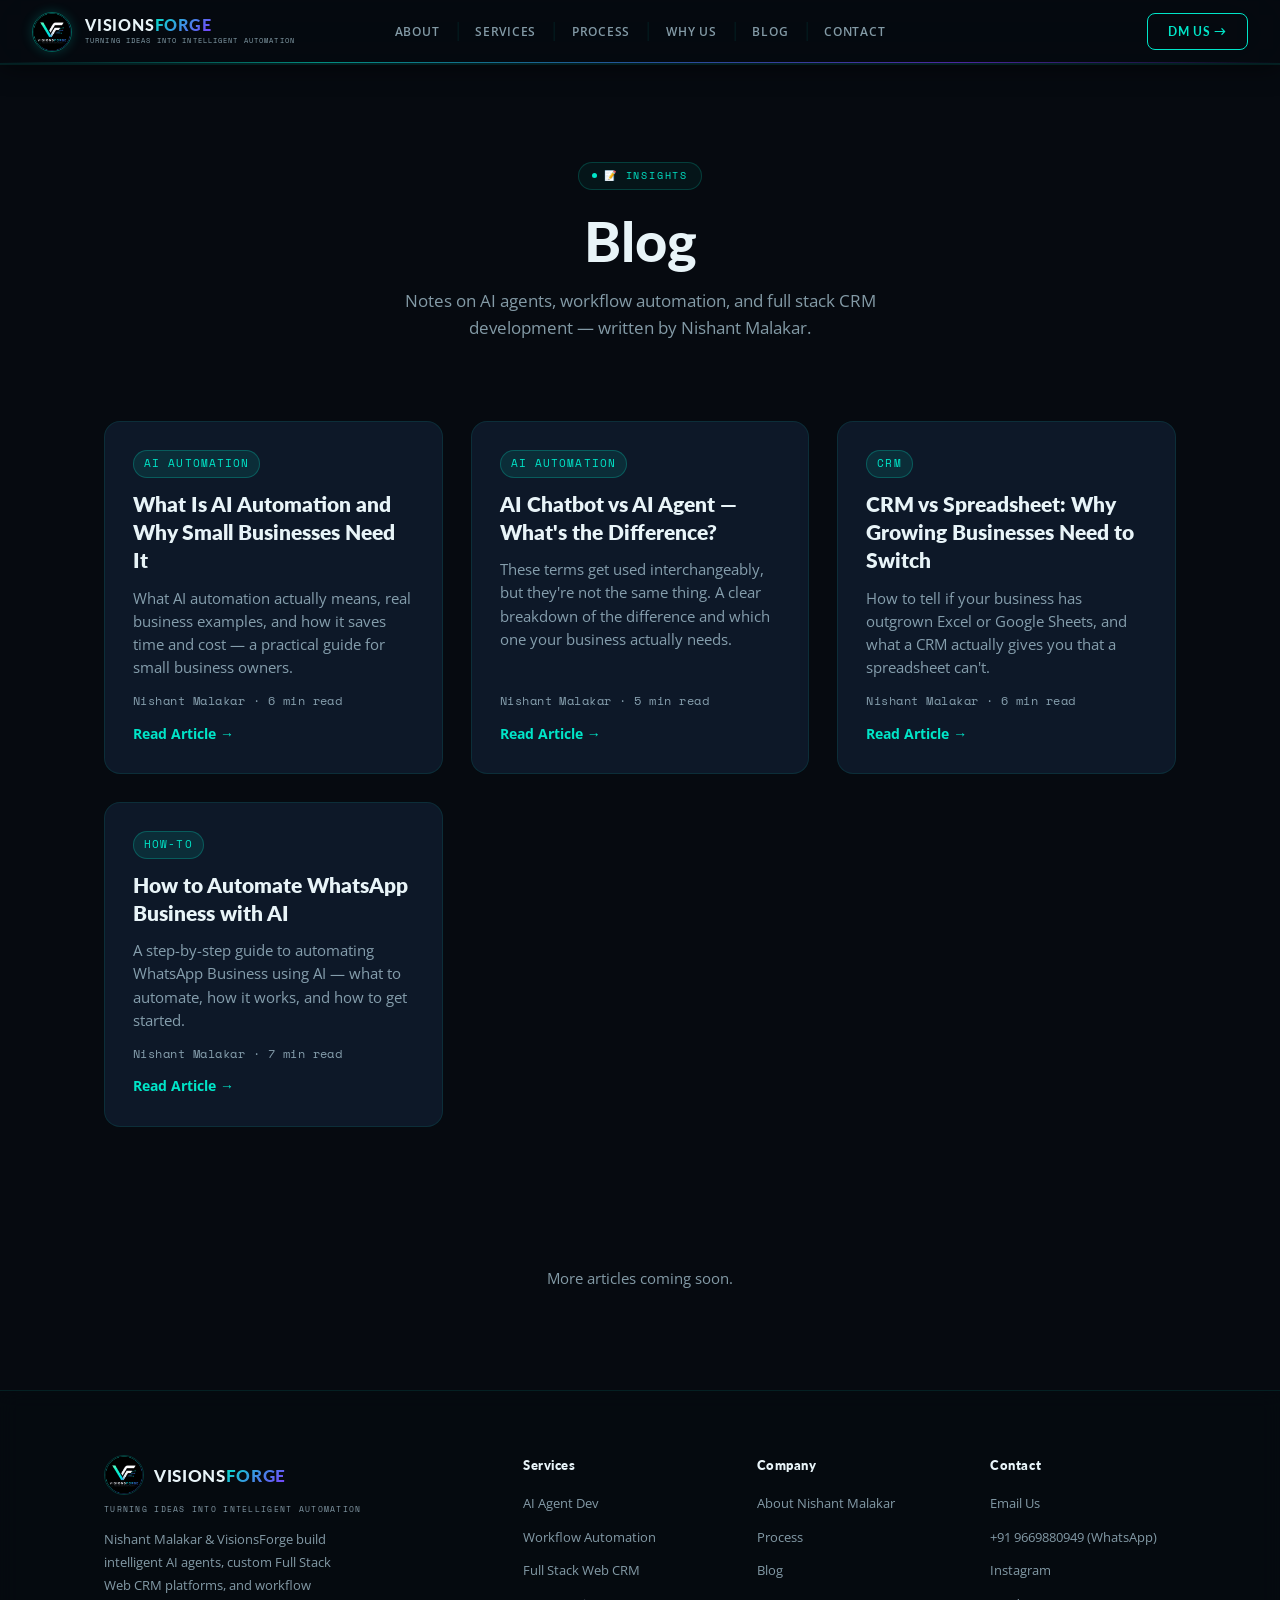
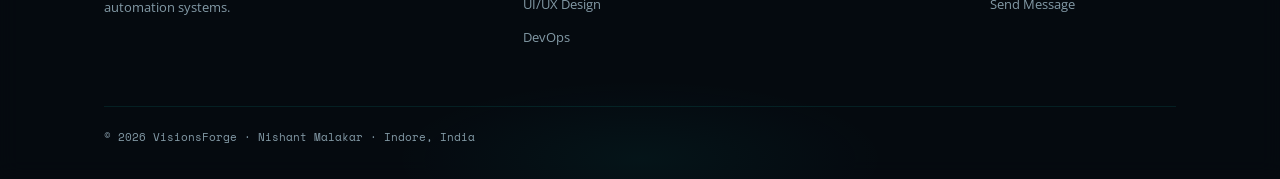
==== blog/index.html @ ebd016ed "Add files via upload" ====
<!doctype html>
<html lang="en" data-theme="dark">
  <head>
    <meta charset="UTF-8" />
    <meta name="color-scheme" content="dark" />
    <meta name="viewport" content="width=device-width, initial-scale=1.0" />
    <title>Blog | VisionsForge — AI Automation & Full Stack Web CRM Insights</title>
    <meta
      name="description"
      content="Articles on AI agent development, workflow automation, and full stack CRM development by Nishant Malakar, VisionsForge."
    />
    <meta name="robots" content="index, follow" />
    <link rel="canonical" href="https://www.visionsforge.in/blog/" />
    <link rel="icon" href="../logo.png" type="image/png" />
    <link rel="apple-touch-icon" href="../logo.png" />

    <meta property="og:type" content="website" />
    <meta property="og:title" content="Blog | VisionsForge — AI Automation & Full Stack Web CRM Insights" />
    <meta
      property="og:description"
      content="Articles on AI agent development, workflow automation, and full stack CRM development by Nishant Malakar, VisionsForge."
    />
    <meta property="og:url" content="https://www.visionsforge.in/blog/" />
    <meta property="og:image" content="https://www.visionsforge.in/logo.png" />
    <meta name="twitter:card" content="summary_large_image" />
    <meta name="twitter:title" content="Blog | VisionsForge" />
    <meta
      name="twitter:description"
      content="Articles on AI agent development, workflow automation, and full stack CRM development."
    />

    <link rel="preconnect" href="https://fonts.googleapis.com" />
    <link rel="preconnect" href="https://fonts.gstatic.com" crossorigin />
    <link
      href="https://fonts.googleapis.com/css2?family=Lato:wght@700;800;900&family=Open+Sans:wght@400;600;700&family=Space+Mono:wght@400;700&display=swap"
      rel="stylesheet"
    />

    <style>
      html,
      body {
        background: #060a10;
      }
    </style>
    <link rel="stylesheet" href="../css/style.min.css" />
    <link rel="stylesheet" href="../css/blog.min.css" />
  </head>
  <body class="loaded">
    <nav id="nav">
      <a href="../index.html" class="nav-left"
        ><div class="nav-logo-img">
          <img
            src="../logo.png"
            alt="Nishant Malakar - VisionsForge AI Automation & Full Stack Web CRM"
            width="40"
            height="40"
            loading="eager"
            decoding="async"
          />
        </div>
        <div>
          <div class="nav-bn">
            <span class="nv">VISIONS</span><span class="nf">FORGE</span>
          </div>
          <div class="nav-bt">Turning Ideas Into Intelligent Automation</div>
        </div></a
      >
      <div class="nav-links">
        <a href="../index.html#about">About</a
        ><a href="../index.html#services">Services</a
        ><a href="../index.html#process">Process</a
        ><a href="../index.html#why">Why Us</a><a href="./" class="active">Blog</a
        ><a href="../index.html#contact">Contact</a>
      </div>
      <div class="nav-actions">
        <a href="../index.html#contact" class="nav-cta"><span>DM Us →</span></a
        ><button class="hbg" id="hbg" aria-label="Toggle Navigation Menu" aria-expanded="false">
          <span></span><span></span><span></span>
        </button>
      </div>
    </nav>
    <div class="mm" id="mm">
      <a href="../index.html#about" class="ml">About</a
      ><a href="../index.html#services" class="ml">Services</a
      ><a href="../index.html#process" class="ml">Process</a
      ><a href="../index.html#why" class="ml">Why Us</a
      ><a href="./" class="ml">Blog</a
      ><a href="../index.html#contact" class="ml">Contact</a>
    </div>

    <section class="blog-hero">
      <div class="con">
        <span class="stag">📝 INSIGHTS</span>
        <h1>Blog</h1>
        <p>
          Notes on AI agents, workflow automation, and full stack CRM
          development — written by Nishant Malakar.
        </p>
      </div>
    </section>

    <section>
      <div class="con">
        <div class="blog-grid">
          <a
            href="ai-automation-guide-for-small-business.html"
            class="blog-card"
          >
            <span class="bc-tag">AI Automation</span>
            <h2>
              What Is AI Automation and Why Small Businesses Need It
            </h2>
            <p>
              What AI automation actually means, real business examples,
              and how it saves time and cost — a practical guide for small
              business owners.
            </p>
            <span class="bc-meta">Nishant Malakar · 6 min read</span>
            <span class="bc-read">Read Article →</span>
          </a>
          <a href="ai-chatbot-vs-ai-agent.html" class="blog-card">
            <span class="bc-tag">AI Automation</span>
            <h2>AI Chatbot vs AI Agent — What's the Difference?</h2>
            <p>
              These terms get used interchangeably, but they're not the
              same thing. A clear breakdown of the difference and which
              one your business actually needs.
            </p>
            <span class="bc-meta">Nishant Malakar · 5 min read</span>
            <span class="bc-read">Read Article →</span>
          </a>
          <a href="crm-vs-spreadsheet.html" class="blog-card">
            <span class="bc-tag">CRM</span>
            <h2>CRM vs Spreadsheet: Why Growing Businesses Need to Switch</h2>
            <p>
              How to tell if your business has outgrown Excel or Google
              Sheets, and what a CRM actually gives you that a spreadsheet
              can't.
            </p>
            <span class="bc-meta">Nishant Malakar · 6 min read</span>
            <span class="bc-read">Read Article →</span>
          </a>
          <a href="automate-whatsapp-business-with-ai.html" class="blog-card">
            <span class="bc-tag">How-To</span>
            <h2>How to Automate WhatsApp Business with AI</h2>
            <p>
              A step-by-step guide to automating WhatsApp Business using
              AI — what to automate, how it works, and how to get started.
            </p>
            <span class="bc-meta">Nishant Malakar · 7 min read</span>
            <span class="bc-read">Read Article →</span>
          </a>
          <!-- NEW POSTS: PASTE ABOVE THIS LINE -->
        </div>
        <p class="blog-soon">More articles coming soon.</p>
      </div>
    </section>

    <footer>
      <div class="fg-glow"></div>
      <div class="con">
        <div class="fig">
          <div>
            <div class="fbr">
              <img
                src="../logo.png"
                alt="Nishant Malakar - VisionsForge"
                width="40"
                height="40"
                loading="lazy"
                decoding="async"
              />
              <div>
                <div class="fbn">
                  <span class="nv">VISIONS</span><span class="nf">FORGE</span>
                </div>
              </div>
            </div>
            <div class="fbt">Turning Ideas Into Intelligent Automation</div>
            <p class="fd">
              Nishant Malakar &amp; VisionsForge build intelligent AI agents,
              custom Full Stack Web CRM platforms, and workflow automation
              systems.
            </p>
          </div>
          <div class="fcol">
            <h4>Services</h4>
            <ul>
              <li><a href="../index.html#services">AI Agent Dev</a></li>
              <li><a href="../index.html#services">Workflow Automation</a></li>
              <li><a href="../index.html#services">Full Stack Web CRM</a></li>
              <li><a href="../index.html#services">UI/UX Design</a></li>
              <li><a href="../index.html#services">DevOps</a></li>
            </ul>
          </div>
          <div class="fcol">
            <h4>Company</h4>
            <ul>
              <li><a href="../index.html#about">About Nishant Malakar</a></li>
              <li><a href="../index.html#process">Process</a></li>
              <li><a href="./">Blog</a></li>
            </ul>
          </div>
          <div class="fcol">
            <h4>Contact</h4>
            <ul>
              <li><a href="mailto:contact@visionsforge.in">Email Us</a></li>
              <li>
                <a
                  href="https://wa.me/919669880949"
                  target="_blank"
                  rel="noopener noreferrer"
                  >+91 9669880949 (WhatsApp)</a
                >
              </li>
              <li>
                <a
                  href="https://www.instagram.com/visionsforge.io/"
                  target="_blank"
                  rel="noopener noreferrer"
                  >Instagram</a
                >
              </li>
              <li><a href="../index.html#contact">Send Message</a></li>
            </ul>
          </div>
        </div>
        <div class="fbot">
          <span>© 2026 VisionsForge · Nishant Malakar · Indore, India</span>
        </div>
      </div>
    </footer>

    <script src="../js/navigation.js" defer></script>
  </body>
</html>
---- css/style.min.css ----
:root{--c1:#00e5c8;--c2:#3b82f6;--c3:#7c3aff;--grad:linear-gradient(135deg,var(--c1),var(--c3));--grad2:linear-gradient(90deg,var(--c1),var(--c2),var(--c3));--fh:"Lato",sans-serif;--fb:"Open Sans",sans-serif;--fm:"Space Mono",monospace}[data-theme="dark"]{--bg:#060a10;--bg2:#0a1220;--card:#0d1828;--card2:#111e30;--border:rgba(0,229,200,0.1);--border2:rgba(0,229,200,0.22);--text:#e8f4f8;--muted:rgba(180,210,225,0.72);--muted2:rgba(180,210,225,0.32);--nav-bg:rgba(6,10,16,0.82);--shadow:rgba(0,0,0,0.5);--glass:rgba(255,255,255,0.03);--glass2:rgba(255,255,255,0.06)}[data-theme="light"]{--bg:#eef4ff;--bg2:#e0ebf9;--card:#ffffff;--card2:#f4f8ff;--border:rgba(59,130,246,0.18);--border2:rgba(59,130,246,0.3);--text:#0d1828;--muted:rgba(13,24,40,0.6);--muted2:rgba(13,24,40,0.38);--nav-bg:rgba(238,244,255,0.9);--shadow:rgba(59,130,246,0.1);--glass:rgba(255,255,255,0.6);--glass2:rgba(255,255,255,0.85)}*,*::before,*::after{box-sizing:border-box;margin:0;padding:0}html{scroll-behavior:auto}body{background:var(--bg);color:var(--text);font-family:var(--fb);font-size:16px;line-height:1.6;overflow-x:hidden;transition:background 0.4s,color 0.3s;content-visibility:auto}body.loaded #loader{opacity:0;pointer-events:none;transition:opacity 0.15s ease}::selection{background:rgba(0,229,200,0.25);color:#fff}::-webkit-scrollbar{width:3px}::-webkit-scrollbar-track{background:var(--bg)}::-webkit-scrollbar-thumb{background:var(--c1);border-radius:2px}#loader{position:fixed;inset:0;z-index:9997;background:var(--bg);display:flex;flex-direction:column;align-items:center;justify-content:center;gap:20px}.ld-logo{width:88px;height:88px;border-radius:50%;object-fit:cover;border:2px solid var(--c1);box-shadow:0 0 28px rgba(0,229,200,0.4);animation:glow 2s ease-in-out infinite}.ld-name{font-family:var(--fh);font-weight:900;font-size:28px;letter-spacing:0.03em;text-align:center}.ld-name b{color:#fff}.ld-name span{background:var(--grad);-webkit-background-clip:text;-webkit-text-fill-color:transparent}.ld-tag{font-family:var(--fm);font-size:9px;letter-spacing:0.18em;color:var(--muted);text-transform:uppercase;text-align:center}.ld-bw{width:200px;height:2px;background:rgba(255,255,255,0.07);border-radius:2px;overflow:hidden}.ld-b{height:100%;width:0%;background:var(--grad2);border-radius:2px}.ld-p{font-family:var(--fm);font-size:11px;color:var(--muted);letter-spacing:0.1em}@keyframes glow{0%,100%{box-shadow:0 0 14px rgba(0,229,200,0.25)}50%{box-shadow:0 0 38px rgba(0,229,200,0.6),0 0 0 6px rgba(0,229,200,0.07)}}@keyframes blink{0%,100%{opacity:1}50%{opacity:0.2}}@keyframes float{0%,100%{transform:translateY(0)}50%{transform:translateY(-10px)}}@keyframes spin{to{transform:translate(-50%,-50%) rotate(360deg)}}@keyframes mq{to{transform:translateX(-50%)}}@keyframes circuit{0%{stroke-dashoffset:300}100%{stroke-dashoffset:0}}@keyframes ping{0%{transform:scale(1);opacity:0.7}100%{transform:scale(2.4);opacity:0}}@keyframes fadeUp{from{opacity:0;transform:translateY(16px)}to{opacity:1;transform:none}}@keyframes popIn{from{transform:scale(0.88) translateY(12px);opacity:0}to{transform:scale(1) translateY(0);opacity:1}}#bg-canvas{position:fixed;inset:0;z-index:0;pointer-events:none}#nav{position:fixed;top:0;left:0;right:0;z-index:200;display:flex;align-items:center;justify-content:space-between;padding:0 32px;height:64px;background:var(--nav-bg);backdrop-filter:blur(32px);-webkit-backdrop-filter:blur(32px);border-bottom:1px solid var(--border);box-shadow:0 1px 0 var(--border),0 4px 24px var(--shadow);transition:background 0.4s,box-shadow 0.3s}#nav::after{content:"";position:absolute;bottom:0;left:0;right:0;height:1px;background:linear-gradient( 90deg,transparent,var(--c1),var(--c2),var(--c3),transparent );opacity:0.6}#nav.scrolled{box-shadow:0 2px 32px var(--shadow),0 0 0 1px var(--border2)}.nav-left{display:flex;align-items:center;gap:13px;text-decoration:none;flex-shrink:0}.nav-logo-img{width:40px;height:40px;border-radius:50%;overflow:hidden;border:1.5px solid rgba(0,229,200,0.4);flex-shrink:0;box-shadow:0 0 12px rgba(0,229,200,0.2);transition:box-shadow 0.3s,border-color 0.3s}.nav-logo-img:hover{border-color:var(--c1);box-shadow:0 0 22px rgba(0,229,200,0.45)}.nav-logo-img img{width:100%;height:100%;object-fit:cover}.nav-bn{font-family:var(--fh);font-weight:900;font-size:16px;letter-spacing:0.05em;line-height:1;text-transform:uppercase}.nav-bn .nv{color:var(--text)}.nav-bn .nf{background:var(--grad);-webkit-background-clip:text;-webkit-text-fill-color:transparent}.nav-bt{font-family:var(--fm);font-size:7px;letter-spacing:0.16em;color:var(--muted);text-transform:uppercase;margin-top:2px}.nav-links{display:flex;align-items:center;gap:0;position:absolute;left:50%;transform:translateX(-50%)}.nav-links a{font-family:var(--fb);font-size:12px;font-weight:600;letter-spacing:0.06em;color:var(--muted);text-decoration:none;padding:6px 18px;position:relative;text-transform:uppercase;transition:color 0.2s;white-space:nowrap}.nav-links a::after{content:"";position:absolute;bottom:-2px;left:18px;right:18px;height:1.5px;background:var(--grad);transform:scaleX(0);transform-origin:center;transition:transform 0.25s ease;border-radius:2px}.nav-links a:hover{color:var(--c1)}.nav-links a:hover::after{transform:scaleX(1)}.nav-links a+a::before{content:"";position:absolute;left:0;top:20%;bottom:20%;width:1px;background:var(--border)}.nav-actions{display:flex;align-items:center;gap:10px;flex-shrink:0}.nav-cta{padding:8px 20px;border-radius:8px;font-family:var(--fh);font-size:12px;font-weight:700;letter-spacing:0.06em;text-transform:uppercase;background:transparent;border:1.5px solid var(--c1);color:var(--c1);text-decoration:none;cursor:pointer;position:relative;overflow:hidden;transition:color 0.25s,box-shadow 0.25s;white-space:nowrap}.nav-cta::before{content:"";position:absolute;inset:0;background:var(--grad);opacity:0;transition:opacity 0.25s}.nav-cta:hover{color:#fff;box-shadow:0 0 18px rgba(0,229,200,0.3)}.nav-cta:hover::before{opacity:1}.nav-cta span{position:relative;z-index:1}.hbg{display:none;flex-direction:column;gap:5px;cursor:pointer;background:none;border:none;padding:4px}.hbg span{display:block;width:22px;height:1.5px;background:var(--text);border-radius:2px;transition:all 0.3s}.hbg.active span:nth-child(1){transform:translateY(6.5px) rotate(45deg)}.hbg.active span:nth-child(2){opacity:0}.hbg.active span:nth-child(3){transform:translateY(-6.5px) rotate(-45deg)}.mm{display:flex;position:fixed;top:72px;right:10px;left:auto;width:min(260px,calc(100vw - 20px));height:auto;padding:18px;z-index:190;background:rgba(6,10,16,0.97);backdrop-filter:blur(24px);-webkit-backdrop-filter:blur(24px);border:1px solid rgba(0,229,200,0.22);border-radius:16px;flex-direction:column;align-items:stretch;justify-content:flex-start;gap:6px;opacity:0;visibility:hidden;pointer-events:none;transform:translateY(-10px) scale(0.97);transform-origin:top right;transition:opacity 0.25s ease,transform 0.25s ease,visibility 0.25s ease;box-shadow:0 20px 50px rgba(0,0,0,0.45),0 0 0 1px rgba(0,229,200,0.05)}.mm.open{opacity:1;visibility:visible;pointer-events:auto;transform:translateY(0) scale(1)}.mm a{width:100%;padding:12px 14px;font-family:var(--fh);font-size:15px;font-weight:800;letter-spacing:0.04em;text-transform:uppercase;color:var(--muted);text-decoration:none;border-radius:9px;transition:color 0.2s ease,background 0.2s ease,transform 0.2s ease}.mm a:hover{color:var(--c1);background:rgba(0,229,200,0.07);transform:translateX(3px)}section{position:relative;z-index:10;scroll-margin-top:84px}.con{max-width:1160px;margin:0 auto;padding:0 44px}.stag{display:inline-flex;align-items:center;gap:7px;font-family:var(--fm);font-size:10px;letter-spacing:0.18em;text-transform:uppercase;color:var(--c1);margin-bottom:16px;padding:5px 13px;border-radius:100px;border:1px solid rgba(0,229,200,0.2);background:rgba(0,229,200,0.05)}.stag::before{content:"";width:5px;height:5px;border-radius:50%;background:var(--c1);animation:blink 1.5s infinite}h2.st{font-family:var(--fh);font-size:clamp(30px,5vw,54px);font-weight:900;line-height:1.08;letter-spacing:-0.02em;margin-bottom:16px}.gr{background:var(--grad);-webkit-background-clip:text;-webkit-text-fill-color:transparent}p.ss{font-size:16px;color:var(--muted);max-width:540px;line-height:1.8;font-weight:400}#hero{min-height:100vh;display:flex;align-items:center;padding:108px 0 56px;overflow:hidden;position:relative}.hbg-svg{position:absolute;inset:0;pointer-events:none;opacity:0.065;z-index:1}.h-in{display:grid;grid-template-columns:1fr 1fr;gap:72px;align-items:center;width:100%}.h-chips{display:flex;gap:8px;flex-wrap:wrap;margin-bottom:22px}.chip{display:flex;align-items:center;gap:6px;padding:5px 11px;border-radius:6px;border:1px solid var(--border);background:var(--glass);font-family:var(--fm);font-size:10px;letter-spacing:0.1em;color:var(--muted)}.ht{font-family:var(--fh);font-size:clamp(40px,6vw,76px);font-weight:900;line-height:0.97;letter-spacing:-0.03em;margin-bottom:24px}.ht .ln{overflow:hidden;display:block}.ht .ln span{display:block;transform:translateY(108%)}.tw{color:var(--text)}.tc{background:linear-gradient(90deg,var(--c1),var(--c2));-webkit-background-clip:text;-webkit-text-fill-color:transparent}.tp{background:linear-gradient(90deg,var(--c3),#a78bfa);-webkit-background-clip:text;-webkit-text-fill-color:transparent}.hs{font-size:16px;color:var(--muted);line-height:1.8;margin-bottom:36px;max-width:490px;font-weight:400}.hs em{color:var(--c1);font-style:normal;font-weight:600}.hs strong{color:var(--c3);font-weight:600}.hb{display:flex;gap:11px;flex-wrap:wrap;margin-bottom:48px}.bp{padding:12px 26px;border-radius:9px;font-family:var(--fh);font-size:14px;font-weight:700;letter-spacing:0.05em;background:var(--grad);color:#fff;text-decoration:none;border:none;cursor:pointer;position:relative;overflow:hidden;transition:transform 0.2s,box-shadow 0.2s}.bp::after{content:"";position:absolute;inset:0;background:linear-gradient( 135deg,transparent,rgba(255,255,255,0.15),transparent );transform:translateX(-100%);transition:transform 0.4s}.bp:hover{transform:translateY(-2px);box-shadow:0 10px 32px rgba(0,229,200,0.3)}.bp:hover::after{transform:translateX(100%)}.bg2{padding:12px 26px;border-radius:9px;font-family:var(--fh);font-size:14px;font-weight:700;letter-spacing:0.05em;border:1px solid var(--border2);color:var(--text);background:var(--glass2);cursor:pointer;transition:border-color 0.2s,transform 0.2s;text-decoration:none}.bg2:hover{border-color:var(--c1);background:rgba(0,229,200,0.08);transform:translateY(-2px)}.hst{display:flex;gap:38px}.sn{font-family:var(--fh);font-size:28px;font-weight:900;background:var(--grad);-webkit-background-clip:text;-webkit-text-fill-color:transparent;line-height:1}.sl{font-size:11px;color:var(--muted);margin-top:3px;letter-spacing:0.06em;font-family:var(--fm)}.hv{position:relative;height:490px;display:flex;align-items:center;justify-content:center}#hc{width:100%;height:100%;position:absolute;inset:0}.fc{position:absolute;background:var(--card);border:1px solid var(--border2);backdrop-filter:blur(16px);border-radius:13px;padding:11px 15px;font-size:12px;color:var(--text);box-shadow:0 8px 26px var(--shadow);animation:float 4s ease-in-out infinite;transition:background 0.4s,transform 0.3s ease,box-shadow 0.3s ease}.fc:hover{transform:translateY(-6px) scale(1.04);box-shadow:0 20px 40px var(--shadow),0 0 0 1px var(--border2)}.fc:nth-child(2){animation-delay:-1.2s}.fc:nth-child(3){animation-delay:-2.7s}.fc1{top:8%;left:-10%;animation-duration:5s}.fc2{bottom:10%;right:-8%;animation-duration:4.5s}.fc3{top:50%;left:-14%;animation-duration:6s}.fcl{color:var(--muted);font-size:9px;margin-bottom:3px;letter-spacing:0.1em;text-transform:uppercase;font-family:var(--fm)}.fcv{font-family:var(--fh);font-size:17px;font-weight:800;background:var(--grad);-webkit-background-clip:text;-webkit-text-fill-color:transparent}.bd{width:6px;height:6px;border-radius:50%;background:var(--c1);display:inline-block;margin-right:5px;animation:blink 1.4s infinite;vertical-align:middle}#clk{margin-top:56px;border:1px solid var(--border);border-radius:14px;background:var(--card);padding:22px 36px;transition:background 0.4s,border-color 0.4s}.clks{display:flex;justify-content:center}.ci{flex:1;display:flex;flex-direction:column;align-items:center;padding:0 28px;position:relative}.ci+.ci::before{content:"";position:absolute;left:0;top:10%;bottom:10%;width:1px;background:var(--border)}.cflag{font-size:19px;margin-bottom:5px}.ct{font-family:var(--fm);font-size:22px;font-weight:700;letter-spacing:0.06em;line-height:1;background:linear-gradient(90deg,var(--c1),var(--c2));-webkit-background-clip:text;-webkit-text-fill-color:transparent}.cc2{font-family:var(--fh);font-size:11px;font-weight:700;color:var(--text);letter-spacing:0.08em;text-transform:uppercase;margin-top:5px}.ctz{font-family:var(--fm);font-size:9px;color:var(--muted);margin-top:2px}.cav{display:inline-flex;align-items:center;gap:4px;font-size:9px;font-weight:700;letter-spacing:0.07em;text-transform:uppercase;margin-top:5px;color:var(--c1);font-family:var(--fm)}.cav::before{content:"";width:4px;height:4px;border-radius:50%;background:var(--c1);animation:blink 1.5s infinite}#about{padding:120px 0}.ag{display:grid;grid-template-columns:1fr 1fr;gap:72px;align-items:center}.aim{position:relative;border-radius:22px;overflow:hidden;background:linear-gradient( 135deg,rgba(0,229,200,0.04),rgba(124,58,255,0.03) );border:1px solid var(--border);padding:20px}.aim-in{display:flex;align-items:center;justify-content:center;height:100%}.ow{position:relative;width:256px;height:256px}.oc{position:absolute;top:50%;left:50%;transform:translate(-50%,-50%);width:72px;height:72px;border-radius:50%;background:var(--grad);display:flex;align-items:center;justify-content:center;z-index:2;box-shadow:0 0 30px rgba(0,229,200,0.3)}.oc img{width:66px;height:66px;border-radius:50%;object-fit:cover}.or{position:absolute;top:50%;left:50%;border-radius:50%;transform:translate(-50%,-50%)}.or:nth-child(2){width:126px;height:126px;border:1px dashed rgba(0,229,200,0.22);animation:spin 9s linear infinite}.or:nth-child(3){width:192px;height:192px;border:1px dashed rgba(124,58,255,0.18);animation:spin 16s linear infinite reverse}.or:nth-child(4){width:256px;height:256px;border:1px dashed rgba(0,229,200,0.1);animation:spin 24s linear infinite}.od{position:absolute;top:0;left:50%;width:10px;height:10px;border-radius:50%;margin-top:-5px;transform:translateX(-50%)}.pills{display:flex;flex-wrap:wrap;gap:8px;margin-top:26px}.pill{padding:5px 14px;border-radius:100px;font-size:12px;font-weight:600;letter-spacing:0.04em;border:1px solid var(--border);background:var(--glass);color:var(--muted);cursor:default;transition:border-color 0.2s,color 0.2s;font-family:var(--fb)}.pill:hover{border-color:var(--c1);color:var(--c1)}#wwd{padding:56px 0;border-top:1px solid var(--border);border-bottom:1px solid var(--border);background:var(--card2);transition:background 0.4s}.wh{text-align:center;font-family:var(--fm);font-size:11px;font-weight:700;letter-spacing:0.28em;text-transform:uppercase;color:var(--muted);margin-bottom:32px}.wh strong{color:var(--c1)}.wg{display:grid;grid-template-columns:repeat(4,1fr);gap:18px}.wc{padding:24px 20px;border-radius:13px;border:1px solid var(--border);background:var(--card);text-align:center;transition:border-color 0.3s,transform 0.3s,background 0.4s;cursor:default}.wc:hover{border-color:var(--c1);transform:translateY(-4px)}.wi{font-size:28px;margin-bottom:9px;display:block}.wc h4{font-family:var(--fh);font-size:11px;font-weight:800;letter-spacing:0.1em;text-transform:uppercase;margin-bottom:6px}.cc{color:var(--c1)}.cp{color:var(--c3)}.cb{color:var(--c2)}.cg{color:#a78bfa}.wc p{font-size:12px;color:var(--muted);line-height:1.7}#services{padding:120px 0;background:linear-gradient( 180deg,transparent,rgba(0,229,200,0.02),transparent )}.svg{display:grid;grid-template-columns:repeat(3,1fr);gap:20px;margin-top:52px}.sc{padding:30px 26px;border-radius:17px;background:var(--card);border:1px solid var(--border);position:relative;overflow:hidden;transition:transform 0.3s,border-color 0.3s,box-shadow 0.3s;cursor:default}.sc::before{content:"";position:absolute;inset:0;border-radius:17px;background:radial-gradient( circle at var(--mx,50%) var(--my,50%),rgba(0,229,200,0.09),transparent 65% );opacity:0;transition:opacity 0.3s}.sc::after{content:"";position:absolute;bottom:0;left:0;right:0;height:2px;background:var(--grad2);transform:scaleX(0);transform-origin:left;transition:transform 0.4s}.sc:hover{transform:translateY(-5px);border-color:rgba(0,229,200,0.32);box-shadow:0 20px 48px var(--shadow),0 0 0 1px rgba(0,229,200,0.08)}.sc:hover::before{opacity:1}.sc:hover::after{transform:scaleX(1)}.si{width:50px;height:50px;border-radius:12px;margin-bottom:18px;display:flex;align-items:center;justify-content:center;font-size:22px;position:relative}.si::after{content:"";position:absolute;inset:0;border-radius:12px;background:inherit;filter:blur(12px);opacity:0.28;z-index:-1}.sc h3{font-family:var(--fh);font-size:17px;font-weight:800;margin-bottom:9px;color:var(--text)}.sc p{font-size:13px;color:var(--muted);line-height:1.8}.sbadge{margin-top:18px;display:inline-block;font-family:var(--fm);font-size:9px;letter-spacing:0.11em;color:var(--c1);padding:3px 8px;border-radius:4px;background:rgba(0,229,200,0.07);border:1px solid rgba(0,229,200,0.14)}#tech{padding:56px 0;overflow:hidden;border-top:1px solid var(--border);border-bottom:1px solid var(--border)}.mqw{position:relative}.mqt{display:flex;gap:50px;animation:mq 28s linear infinite;width:max-content}.mqt:hover{animation-play-state:paused}.ti{display:flex;align-items:center;gap:10px;white-space:nowrap;font-family:var(--fb);font-size:14px;font-weight:600;color:var(--muted2);transition:color 0.2s;cursor:default;letter-spacing:0.03em}.ti:hover{color:var(--c1)}.tif{font-size:17px}.mf{position:absolute;top:0;bottom:0;width:90px;z-index:2;pointer-events:none}.mf.l{left:0;background:linear-gradient(to right,var(--bg),transparent)}.mf.r{right:0;background:linear-gradient(to left,var(--bg),transparent)}#process{padding:120px 0}.ps{display:grid;grid-template-columns:repeat(4,1fr);margin-top:52px;position:relative}.ps::before{content:"";position:absolute;top:28px;left:12.5%;right:12.5%;height:1px;background:linear-gradient( 90deg,transparent,rgba(0,229,200,0.28),var(--c1),rgba(0,229,200,0.28),transparent )}.pst{padding:0 16px;text-align:center;cursor:default}.psn{width:56px;height:56px;border-radius:50%;margin:0 auto 18px;display:flex;align-items:center;justify-content:center;font-family:var(--fh);font-size:16px;font-weight:900;background:var(--card);border:1px solid var(--border);color:var(--c1);position:relative;z-index:1;transition:background 0.3s,border-color 0.3s,box-shadow 0.3s}.pst:hover .psn{background:rgba(0,229,200,0.09);border-color:var(--c1);box-shadow:0 0 20px rgba(0,229,200,0.18)}.pst h3{font-family:var(--fh);font-size:16px;font-weight:800;margin-bottom:7px;color:var(--text)}.pst p{font-size:12px;color:var(--muted);line-height:1.7}#vals{padding:40px 0;background:var(--card2);border-top:1px solid var(--border);border-bottom:1px solid var(--border);transition:background 0.4s}.vs{display:flex;justify-content:center;flex-wrap:wrap}.vi{display:flex;align-items:center;gap:8px;padding:0 32px;position:relative;font-family:var(--fh);font-size:13px;font-weight:700;color:var(--muted);letter-spacing:0.05em;text-transform:uppercase}.vi+.vi::before{content:"";position:absolute;left:0;top:15%;bottom:15%;width:1px;background:var(--border)}.vii{font-size:17px}#contact{padding:120px 0}.ctin{display:grid;grid-template-columns:1fr 1.2fr;gap:68px;align-items:start}.ctip p{color:var(--muted);margin-bottom:28px;font-size:15px;line-height:1.8}.cdet{display:flex;align-items:center;gap:11px;margin-bottom:13px;font-size:14px;color:var(--muted);font-weight:500}.cic{width:38px;height:38px;border-radius:9px;background:rgba(0,229,200,0.07);border:1px solid rgba(0,229,200,0.17);display:flex;align-items:center;justify-content:center;font-size:16px;flex-shrink:0}.cdet a{color:var(--muted);text-decoration:none;transition:color 0.2s}.cdet a:hover{color:var(--c1)}.cf{background:var(--card);border:1px solid var(--border);border-radius:20px;padding:34px;position:relative;overflow:hidden;transition:background 0.4s,border-color 0.4s}.cf::before{content:"";position:absolute;top:0;left:0;right:0;height:2px;background:var(--grad2)}.fg{margin-bottom:16px}.fl2{font-family:var(--fm);font-size:10px;letter-spacing:0.13em;color:var(--muted);margin-bottom:6px;display:block;text-transform:uppercase}.fi2,.fta{width:100%;padding:11px 15px;border-radius:8px;background:var(--glass2);border:1px solid var(--border);color:var(--text);font-family:var(--fb);font-size:14px;transition:border-color 0.2s;outline:none}.fi2:focus,.fta:focus{border-color:var(--c1);background:rgba(0,229,200,0.04)}.fta{height:110px;resize:none}.fr2{display:grid;grid-template-columns:1fr 1fr;gap:13px}.fsub{width:100%;padding:13px;border-radius:8px;background:var(--grad);color:#fff;font-family:var(--fh);font-size:14px;font-weight:800;letter-spacing:0.05em;border:none;cursor:pointer;transition:opacity 0.2s,transform 0.2s}.fsub:hover{opacity:0.88;transform:translateY(-1px)}.dml{display:flex;align-items:center;gap:7px;justify-content:center;margin-top:12px;padding:11px;border-radius:8px;border:1px solid var(--border2);color:var(--c1);font-family:var(--fh);font-size:13px;font-weight:700;letter-spacing:0.04em;text-decoration:none;transition:background 0.2s,transform 0.2s}.dml:hover{background:rgba(0,229,200,0.06);transform:translateY(-1px)}footer{padding:64px 0 32px;border-top:1px solid var(--border);position:relative;overflow:hidden}.fg-glow{position:absolute;bottom:-60px;left:50%;transform:translateX(-50%);width:500px;height:160px;background:radial-gradient( ellipse,rgba(0,229,200,0.05),transparent 70% );pointer-events:none}.fig{display:grid;grid-template-columns:2fr 1fr 1fr 1fr;gap:48px;margin-bottom:48px}.fbr{display:flex;align-items:center;gap:10px;margin-bottom:8px}.fbr img{width:40px;height:40px;border-radius:50%;object-fit:cover;border:1.5px solid var(--border2)}.fbn{font-family:var(--fh);font-weight:900;font-size:17px;letter-spacing:0.04em}.fbn .nv{color:var(--text)}.fbn .nf{background:var(--grad);-webkit-background-clip:text;-webkit-text-fill-color:transparent}.fbt{font-family:var(--fm);font-size:8px;letter-spacing:0.16em;color:var(--muted);text-transform:uppercase;margin-bottom:12px}footer p.fd{font-size:13px;color:var(--muted);line-height:1.75;max-width:250px;margin-bottom:18px}.fsoc{display:flex;gap:8px}.sb{width:38px;height:38px;border-radius:10px;border:1px solid var(--border);background:var(--glass2);display:flex;align-items:center;justify-content:center;text-decoration:none;transition:border-color 0.2s,transform 0.2s,box-shadow 0.2s;overflow:hidden}.sb:hover{border-color:var(--c1);transform:translateY(-2px);box-shadow:0 6px 18px var(--shadow)}.fcol h4{font-family:var(--fh);font-size:13px;font-weight:800;margin-bottom:14px;color:var(--text);letter-spacing:0.04em}.fcol ul{list-style:none}.fcol li{margin-bottom:8px}.fcol a{font-size:13px;color:var(--muted);text-decoration:none;transition:color 0.2s}.fcol a:hover{color:var(--c1)}.fbot{display:flex;justify-content:space-between;align-items:center;padding-top:22px;border-top:1px solid var(--border);font-size:11px;color:var(--muted);flex-wrap:wrap;gap:9px;font-family:var(--fm)}.fbot a{color:var(--c1);text-decoration:none}#cbw{position:fixed;bottom:22px;right:22px;z-index:500}.cbt{width:56px;height:56px;border-radius:50%;background:var(--grad);display:flex;align-items:center;justify-content:center;font-size:21px;cursor:pointer;border:none;box-shadow:0 6px 26px rgba(0,229,200,0.38);transition:transform 0.2s;position:relative}.cbt:hover{transform:scale(1.08)}.cbp{position:absolute;top:-1px;right:-1px;width:14px;height:14px;border-radius:50%;background:#22c55e;border:2px solid var(--bg)}.cbp::before{content:"";position:absolute;inset:-2px;border-radius:50%;background:#22c55e;opacity:0.55;animation:ping 1.6s ease-out infinite}.cbx{position:absolute;bottom:66px;right:0;width:370px;height:530px;background:var(--card);border:1px solid var(--border2);border-radius:20px;display:flex;flex-direction:column;overflow:hidden;transform:scale(0.85) translateY(14px);opacity:0;pointer-events:none;transition:all 0.3s cubic-bezier(0.34,1.56,0.64,1);transform-origin:bottom right;box-shadow:0 24px 56px var(--shadow)}.cbx.open{transform:scale(1) translateY(0);opacity:1;pointer-events:all;animation:popIn 0.32s ease}.cbhdr{padding:14px 16px;background:linear-gradient( 135deg,rgba(0,229,200,0.1),rgba(124,58,255,0.08) );border-bottom:1px solid var(--border);display:flex;align-items:center;gap:10px;position:relative;flex-shrink:0}.cbav{width:38px;height:38px;border-radius:50%;background:var(--grad);display:flex;align-items:center;justify-content:center;font-size:17px;flex-shrink:0;position:relative}.cbav::after{content:"";position:absolute;bottom:1px;right:1px;width:9px;height:9px;border-radius:50%;background:#22c55e;border:2px solid var(--card)}.cbnm{font-family:var(--fh);font-weight:800;font-size:14px;letter-spacing:0.03em}.cbst{font-size:10px;color:#22c55e;font-family:var(--fm);letter-spacing:0.05em}.cbcl{position:absolute;right:12px;top:50%;transform:translateY(-50%);width:26px;height:26px;border-radius:7px;background:var(--glass2);border:1px solid var(--border);color:var(--muted);cursor:pointer;font-size:13px;display:flex;align-items:center;justify-content:center;transition:background 0.2s,color 0.2s}.cbcl:hover{background:rgba(255,80,80,0.1);color:#ff5050;border-color:rgba(255,80,80,0.28)}.cbm{flex:1;overflow-y:auto;padding:12px 12px 6px;display:flex;flex-direction:column;gap:9px;min-height:0}.cbm::-webkit-scrollbar{width:3px}.cbm::-webkit-scrollbar-thumb{background:var(--border2);border-radius:2px}.cm{max-width:85%;padding:8px 12px;border-radius:11px;font-size:13px;line-height:1.6;font-family:var(--fb);animation:fadeUp 0.22s ease}.cm.bot{background:var(--card2);border:1px solid var(--border);color:var(--text);align-self:flex-start;border-radius:4px 11px 11px 11px}.cm.user{background:var(--grad);color:#fff;align-self:flex-end;border-radius:11px 4px 11px 11px}.cm.typing2{background:var(--card2);border:1px solid var(--border);align-self:flex-start;border-radius:4px 11px 11px 11px;padding:11px 14px}.tdots{display:flex;gap:4px;align-items:center}.tdots span{width:6px;height:6px;border-radius:50%;background:var(--c1);animation:blink 0.8s ease-in-out infinite}.tdots span:nth-child(2){animation-delay:0.2s}.tdots span:nth-child(3){animation-delay:0.4s}.cbqr{padding:7px 12px;display:flex;gap:5px;flex-wrap:wrap;border-top:1px solid var(--border);flex-shrink:0}.qb{padding:5px 10px;border-radius:18px;font-size:11px;font-weight:600;letter-spacing:0.04em;border:1px solid var(--border2);background:var(--glass2);color:var(--c1);cursor:pointer;transition:background 0.2s,transform 0.2s,border-color 0.2s;font-family:var(--fm);white-space:nowrap}.qb:hover{background:rgba(0,229,200,0.1);transform:translateY(-1px);border-color:var(--c1)}.cbiw{padding:9px 11px;border-top:1px solid var(--border);display:flex;gap:7px;align-items:center;flex-shrink:0}.cbi{flex:1;background:var(--glass2);border:1px solid var(--border);border-radius:9px;padding:8px 12px;color:var(--text);font-family:var(--fb);font-size:13px;outline:none;transition:border-color 0.2s}.cbi:focus{border-color:var(--c1)}.cbs{width:34px;height:34px;border-radius:9px;background:var(--grad);border:none;cursor:pointer;color:#fff;font-size:13px;display:flex;align-items:center;justify-content:center;transition:opacity 0.2s,transform 0.2s;flex-shrink:0}.cbs:hover{opacity:0.85;transform:scale(1.06)}.rv{opacity:0;transform:translateY(24px);transition:opacity 0.7s ease,transform 0.7s ease}.rv.vis{opacity:1;transform:none}.d1{transition-delay:0.1s}.d2{transition-delay:0.2s}.d3{transition-delay:0.3s}.d4{transition-delay:0.4s}#btt{position:fixed;bottom:22px;left:22px;z-index:100;width:38px;height:38px;border-radius:50%;background:var(--card);border:1px solid var(--border);display:flex;align-items:center;justify-content:center;font-size:14px;cursor:pointer;opacity:0;transition:opacity 0.3s,transform 0.3s;transform:translateY(8px);color:var(--c1)}#btt.show{opacity:1;transform:none}#btt:hover{border-color:var(--c1);background:rgba(0,229,200,0.07)}@media (max-width:1024px){.h-in{grid-template-columns:1fr;gap:52px}.hv{display:none}.ag{grid-template-columns:1fr}.svg{grid-template-columns:repeat(2,1fr)}.ctin{grid-template-columns:1fr}.fig{grid-template-columns:1fr 1fr;gap:32px}.ps{grid-template-columns:repeat(2,1fr);gap:32px}.ps::before{display:none}.wg{grid-template-columns:repeat(2,1fr)}.vs{gap:18px}.vi+.vi::before{display:none}.nav-links{display:none}.nav-cta{display:none}.hbg{display:flex}#nav{padding:0 20px}}@media (max-width:768px){#nav{width:calc(100% - 20px)}.nav-links,.nav-cta{display:none}.hbg{display:flex}.con{padding:0 18px}.svg,.wg{grid-template-columns:1fr}.fig{grid-template-columns:1fr}.fr2{grid-template-columns:1fr}.hst{gap:18px}.ps{grid-template-columns:1fr}.clks{flex-direction:column;gap:16px;align-items:flex-start}.ci+.ci::before{display:none}.ci{padding:0}#clk{padding:18px}.cbx{width:calc(100vw - 44px)}}.cf-msg{display:none;align-items:flex-start;gap:10px;margin-bottom:14px;padding:13px 16px;border-radius:10px;font-family:var(--fb);font-size:13.5px;font-weight:600;line-height:1.5;text-align:left;word-break:break-word;box-shadow:0 6px 20px rgba(0,0,0,0.25)}.cf-msg.show{display:flex;animation:fadeUp 0.3s ease}.cf-msg::before{content:"";flex-shrink:0;width:18px;height:18px;margin-top:1px;border-radius:50%;background-repeat:no-repeat;background-position:center;background-size:10px}.cf-msg.success{background:rgba(0,229,200,0.08);border:1px solid rgba(0,229,200,0.3);color:var(--c1)}.cf-msg.success::before{background-color:rgba(0,229,200,0.18);background-image:url("data:image/svg+xml,%3Csvg xmlns='http://www.w3.org/2000/svg' viewBox='0 0 16 16' fill='none' stroke='%2300E5C8' stroke-width='2.4' stroke-linecap='round' stroke-linejoin='round'%3E%3Cpolyline points='3,8.5 6.5,12 13,4'/%3E%3C/svg%3E")}.cf-msg.error{background:rgba(255,82,82,0.08);border:1px solid rgba(255,82,82,0.35);color:#ff5252}.cf-msg.error::before{background-color:rgba(255,82,82,0.18);background-image:url("data:image/svg+xml,%3Csvg xmlns='http://www.w3.org/2000/svg' viewBox='0 0 16 16' fill='none' stroke='%23ff5252' stroke-width='2.4' stroke-linecap='round' stroke-linejoin='round'%3E%3Cline x1='4' y1='4' x2='12' y2='12'/%3E%3Cline x1='12' y1='4' x2='4' y2='12'/%3E%3C/svg%3E")}.about-card-ui{width:100%;padding:0;display:flex;flex-direction:column;gap:14px;height:100%;justify-content:center}.ac-profile{display:flex;flex-direction:column;align-items:center;gap:10px;padding:24px 20px;background:var(--card2);border:1px solid var(--border);border-radius:16px;position:relative;overflow:hidden;transition:background 0.4s}.ac-profile::before{content:"";position:absolute;top:0;left:0;right:0;height:2px;background:var(--grad2)}.ac-avatar{width:72px;height:72px;border-radius:50%;overflow:hidden;border:2.5px solid var(--c1);box-shadow:0 0 20px rgba(0,229,200,0.3);flex-shrink:0}.ac-avatar img{width:100%;height:100%;object-fit:cover}.ac-info{text-align:center}.ac-name{font-family:var(--fh);font-weight:900;font-size:17px;color:var(--text);letter-spacing:0.03em}.ac-role{font-size:12px;color:var(--muted);margin-top:3px;font-weight:500}.ac-loc{font-size:11px;color:var(--muted2);margin-top:3px;font-family:var(--fm)}.ac-status{display:inline-flex;align-items:center;gap:6px;padding:5px 14px;border-radius:100px;background:rgba(34,197,94,0.1);border:1px solid rgba(34,197,94,0.3);font-size:11px;font-weight:700;color:#22c55e;font-family:var(--fm);letter-spacing:0.06em}.ac-dot{width:6px;height:6px;border-radius:50%;background:#22c55e;animation:blink 1.5s infinite}.ac-stats{display:grid;grid-template-columns:repeat(3,1fr);gap:10px}.ac-stat{padding:14px 10px;background:var(--card2);border:1px solid var(--border);border-radius:12px;text-align:center;transition:border-color 0.3s,background 0.4s}.ac-stat:hover{border-color:var(--c1)}.ac-sv{font-family:var(--fh);font-size:22px;font-weight:900;background:var(--grad);-webkit-background-clip:text;-webkit-text-fill-color:transparent;line-height:1}.ac-sl{font-size:10px;color:var(--muted);margin-top:3px;font-family:var(--fm);letter-spacing:0.06em}.ac-feed{background:var(--card2);border:1px solid var(--border);border-radius:14px;padding:14px 16px;overflow:hidden;transition:background 0.4s}.ac-feed-title{font-family:var(--fm);font-size:10px;letter-spacing:0.12em;color:var(--c1);text-transform:uppercase;margin-bottom:10px}.ac-feed-items,.ac-focus-list{display:flex;flex-direction:column;gap:7px}.ac-feed-item,.ac-focus-item{display:flex;align-items:center;gap:8px;font-size:12px;color:var(--muted);font-weight:500;padding:5px 0;border-bottom:1px solid var(--border)}.ac-feed-item:last-child{border-bottom:none}.ac-fi-dot{width:6px;height:6px;border-radius:50%;flex-shrink:0}.ac-tech{display:flex;gap:7px;flex-wrap:wrap;justify-content:center;padding:12px 14px;background:var(--card2);border:1px solid var(--border);border-radius:12px;transition:background 0.4s}.ac-tech-item{font-size:11px;font-weight:600;color:var(--muted);padding:3px 9px;background:var(--glass2);border:1px solid var(--border);border-radius:6px;letter-spacing:0.03em;transition:color 0.2s,border-color 0.2s}.ac-tech-item:hover{color:var(--c1);border-color:var(--c1)}.imp-row{display:flex;align-items:stretch;background:var(--card);border:1px solid var(--border);border-radius:20px;overflow:hidden;transition:background 0.4s}.imp-card{flex:1;padding:36px 28px;text-align:center}.imp-divider{width:1px;background:var(--border);flex-shrink:0}.imp-num{font-family:var(--fh);font-size:42px;font-weight:900;background:var(--grad);-webkit-background-clip:text;-webkit-text-fill-color:transparent;line-height:1;margin-bottom:8px}.imp-lbl{font-family:var(--fh);font-size:14px;font-weight:800;color:var(--text);margin-bottom:6px;letter-spacing:0.02em}.imp-sub{font-size:12px;color:var(--muted);line-height:1.6;font-weight:400}.pillar-grid{display:grid;grid-template-columns:repeat(4,1fr);gap:20px}.pillar-card{padding:30px 24px;border-radius:16px;background:var(--card);border:1px solid var(--border);transition:transform 0.3s,border-color 0.3s,box-shadow 0.3s;cursor:default;position:relative;overflow:hidden}.pillar-card::before{content:"";position:absolute;top:0;left:0;right:0;height:2px;background:var(--grad2);transform:scaleX(0);transform-origin:left;transition:transform 0.4s}.pillar-card:hover{transform:translateY(-5px);border-color:rgba(0,229,200,0.32);box-shadow:0 18px 44px var(--shadow)}.pillar-card:hover::before{transform:scaleX(1)}.pillar-icon-wrap{width:48px;height:48px;border-radius:12px;background:rgba(0,229,200,0.08);border:1px solid rgba(0,229,200,0.15);display:flex;align-items:center;justify-content:center;margin-bottom:16px}.pillar-icon{font-size:22px}.pillar-title{font-family:var(--fh);font-size:16px;font-weight:800;color:var(--text);margin-bottom:10px;letter-spacing:0.01em}.pillar-desc{font-size:13px;color:var(--muted);line-height:1.8;font-weight:400}.cta-banner{display:flex;align-items:center;justify-content:space-between;gap:32px;padding:40px 44px;border-radius:20px;background:linear-gradient( 135deg,rgba(0,229,200,0.07),rgba(124,58,255,0.05) );border:1px solid var(--border2);transition:border-color 0.3s}.cta-banner:hover{border-color:rgba(0,229,200,0.3)}.cta-banner-tag{font-family:var(--fm);font-size:10px;letter-spacing:0.16em;color:var(--c1);text-transform:uppercase;margin-bottom:8px}.cta-banner-title{font-family:var(--fh);font-size:22px;font-weight:900;color:var(--text);margin-bottom:6px;line-height:1.3}.cta-banner-sub{font-size:14px;color:var(--muted);font-weight:400}.cta-banner-btns{display:flex;gap:12px;flex-shrink:0;flex-wrap:wrap}.cta-email-btn{padding:13px 24px;border-radius:9px;font-family:var(--fh);font-size:13px;font-weight:700;letter-spacing:0.05em;background:var(--grad);color:#fff;text-decoration:none;transition:opacity 0.2s,transform 0.2s;white-space:nowrap}.cta-email-btn:hover{opacity:0.88;transform:translateY(-1px)}.cta-insta-btn{padding:13px 24px;border-radius:9px;font-family:var(--fh);font-size:13px;font-weight:700;letter-spacing:0.05em;border:1.5px solid rgba(0,229,200,0.4);color:var(--c1);background:rgba(0,229,200,0.05);text-decoration:none;transition:background 0.2s,border-color 0.2s,transform 0.2s;white-space:nowrap}.cta-insta-btn:hover{background:rgba(0,229,200,0.12);border-color:var(--c1);transform:translateY(-1px)}@media (max-width:1024px){.pillar-grid{grid-template-columns:repeat(2,1fr)}.imp-row{flex-wrap:wrap}.imp-divider{display:none}.imp-card{min-width:48%}.cta-banner{flex-direction:column;align-items:flex-start}}@media (max-width:768px){.pillar-grid{grid-template-columns:1fr}.imp-card{min-width:100%}.cta-banner{padding:24px 20px}}.cic{width:44px;height:44px;border-radius:12px;display:flex;align-items:center;justify-content:center;flex-shrink:0;overflow:hidden;border:1px solid var(--border);background:var(--card2);transition:transform 0.2s,box-shadow 0.2s}.cic:hover{transform:scale(1.08);box-shadow:0 4px 16px var(--shadow)}.cic svg{width:24px;height:24px}.cdet{display:flex;align-items:center;gap:14px;margin-bottom:16px;font-size:14px;color:var(--muted);font-weight:500;transition:color 0.2s}.cdet:hover{color:var(--text)}.cdet a{color:var(--muted);text-decoration:none;transition:color 0.2s;font-weight:500}.cdet:hover a{color:var(--c1)}html{scroll-behavior:auto}*{-webkit-font-smoothing:antialiased;-moz-osx-font-smoothing:grayscale}.page-ready{opacity:1;transition:opacity 0.4s ease}.rv{opacity:0;transform:translateY(40px);transition:opacity 0.9s cubic-bezier(0.16,1,0.3,1),transform 0.9s cubic-bezier(0.16,1,0.3,1)}.rv.vis{opacity:1;transform:translateY(0)}.d1{transition-delay:0.08s}.d2{transition-delay:0.16s}.d3{transition-delay:0.24s}.d4{transition-delay:0.32s}.nav-links a{position:relative;transition:color 0.3s ease}.nav-links a.nav-active{color:var(--c1) !important}.nav-links a.nav-active::after{transform:scaleX(1) !important}section{will-change:transform}.sc,.wc,.pst,.ach-card,.pillar-card,.imp-card,.wwd-c{transition:transform 0.4s cubic-bezier(0.16,1,0.3,1),border-color 0.3s ease,box-shadow 0.4s ease !important}.fc{transition:transform 0.5s cubic-bezier(0.16,1,0.3,1),background 0.4s ease !important}.bp,.bg2,.nav-cta,.fsub,.cta-email-btn,.cta-insta-btn{transition:all 0.35s cubic-bezier(0.16,1,0.3,1) !important}#scroll-progress{position:fixed;top:0;left:0;height:2px;width:0%;background:linear-gradient(90deg,var(--c1),var(--c2),var(--c3));z-index:9999;transition:width 0.1s linear;box-shadow:0 0 8px rgba(0,229,200,0.5)}html,body{background:#060a10 !important}body::before{content:"";position:fixed;inset:0;background:#060a10;z-index:-1}#bg-canvas{position:fixed !important;top:0;left:0;width:100vw !important;height:100vh !important;z-index:0 !important;pointer-events:none}section,header,footer,#wwd,#vals{position:relative;z-index:10;background:transparent !important}.con{position:relative;z-index:10}.wc{background:rgba(13,24,40,0.78) !important;backdrop-filter:blur(12px) !important;-webkit-backdrop-filter:blur(12px) !important;border:1px solid rgba(0,229,200,0.14) !important}.sc{background:rgba(13,24,40,0.78) !important;backdrop-filter:blur(12px) !important;-webkit-backdrop-filter:blur(12px) !important}.pillar-card,.imp-card{background:rgba(13,24,40,0.8) !important;backdrop-filter:blur(14px) !important;-webkit-backdrop-filter:blur(14px) !important}.ac-profile,.ac-feed,.ac-stat,.ac-tech,.ac-stats{background:rgba(17,30,48,0.82) !important;backdrop-filter:blur(12px) !important;-webkit-backdrop-filter:blur(12px) !important}.cf{background:rgba(13,24,40,0.88) !important;backdrop-filter:blur(16px) !important;-webkit-backdrop-filter:blur(16px) !important}#clk{background:rgba(13,24,40,0.75) !important;backdrop-filter:blur(14px) !important;-webkit-backdrop-filter:blur(14px) !important}.imp-row{background:rgba(13,24,40,0.78) !important;backdrop-filter:blur(12px) !important;-webkit-backdrop-filter:blur(12px) !important}.cta-banner{background:linear-gradient( 135deg,rgba(0,229,200,0.07),rgba(124,58,255,0.05) ) !important;backdrop-filter:blur(12px) !important;-webkit-backdrop-filter:blur(12px) !important}#wwd{background:rgba(6,10,16,0.55) !important;backdrop-filter:blur(8px) !important;-webkit-backdrop-filter:blur(8px) !important}#vals{background:rgba(6,10,16,0.5) !important;backdrop-filter:blur(8px) !important;-webkit-backdrop-filter:blur(8px) !important}footer{background:rgba(6,10,16,0.7) !important;backdrop-filter:blur(10px) !important;-webkit-backdrop-filter:blur(10px) !important}.rv,.fc,.sc,.wc,.pst,.pillar-card,.imp-card,#nav,#hc,.cbt,.cbx,.bp,.nav-cta{transform:translateZ(0);-webkit-backface-visibility:hidden;backface-visibility:hidden;will-change:transform,opacity}#loader{background:#060a10 !important;z-index:99999 !important}.ld-logo{border:2px solid #00e5c8 !important;box-shadow:0 0 28px rgba(0,229,200,0.5) !important}@keyframes shakeField{0%,100%{transform:translateX(0)}20%{transform:translateX(-6px)}40%{transform:translateX(6px)}60%{transform:translateX(-4px)}80%{transform:translateX(4px)}}.fi2:invalid,.fta:invalid{border-color:rgba(255,82,82,0.4)}.fi2:valid,.fta:valid{border-color:rgba(0,229,200,0.25)}.faq-list{display:flex;flex-direction:column;gap:12px;max-width:780px}.faq-item{background:var(--card);border:1px solid var(--border);border-radius:12px;overflow:hidden;transition:border-color 0.25s}.faq-item[open]{border-color:rgba(0,229,200,0.3)}.faq-item summary{list-style:none;cursor:pointer;padding:20px 52px 20px 22px;font-family:var(--fh);font-weight:700;font-size:15.5px;color:var(--text);line-height:1.5;position:relative;user-select:none}.faq-item summary::-webkit-details-marker{display:none}.faq-item summary::after{content:"+";position:absolute;right:22px;top:18px;font-family:var(--fb);font-size:22px;font-weight:400;color:var(--c1);transition:transform 0.25s}.faq-item[open] summary::after{transform:rotate(45deg)}.faq-item p{font-family:var(--fb);font-size:14.5px;line-height:1.7;color:var(--muted);padding:0 22px 22px;margin:0}.cert-list{display:flex;flex-direction:column;gap:10px;margin-top:24px}.cert-item{display:flex;align-items:center;gap:12px;background:var(--card);border:1px solid var(--border);border-radius:10px;padding:12px 16px;text-decoration:none;cursor:pointer;transition:border-color 0.2s,transform 0.2s}.cert-item:hover{border-color:rgba(0,229,200,0.35);transform:translateX(2px)}.cert-icon{font-size:20px;flex-shrink:0}.cert-name{font-family:var(--fb);font-weight:700;font-size:13.5px;color:var(--text);line-height:1.4}.cert-issuer{font-family:var(--fm);font-size:11.5px;color:var(--c1);letter-spacing:0.03em;margin-top:2px}
---- css/blog.min.css ----
.blog-hero{padding:160px 0 60px;text-align:center}.blog-hero .stag{margin-bottom:20px}.blog-hero h1{font-family:var(--fh);font-weight:900;font-size:clamp(34px,5vw,56px);line-height:1.1;color:var(--text);margin-bottom:16px}.blog-hero p{font-family:var(--fb);color:var(--muted);font-size:17px;max-width:560px;margin:0 auto}.blog-grid{display:grid;grid-template-columns:repeat(auto-fill,minmax(320px,1fr));gap:28px;padding:20px 0 100px}.blog-card{background:var(--card);border:1px solid var(--border);border-radius:16px;padding:28px;text-decoration:none;display:flex;flex-direction:column;gap:12px;transition:transform 0.25s,border-color 0.25s}.blog-card:hover{transform:translateY(-4px);border-color:rgba(0,229,200,0.35)}.blog-card .bc-tag{display:inline-block;font-family:var(--fm);font-size:11px;letter-spacing:0.1em;text-transform:uppercase;color:var(--c1);background:rgba(0,229,200,0.1);border:1px solid rgba(0,229,200,0.25);padding:4px 10px;border-radius:20px;width:fit-content}.blog-card h2{font-family:var(--fh);font-weight:800;font-size:21px;line-height:1.35;color:var(--text)}.blog-card p{font-family:var(--fb);color:var(--muted);font-size:14.5px;line-height:1.6;flex-grow:1}.blog-card .bc-meta{font-family:var(--fm);font-size:12px;color:var(--muted);letter-spacing:0.04em}.blog-card .bc-read{font-family:var(--fb);font-weight:700;font-size:14px;color:var(--c1)}.blog-soon{text-align:center;padding:40px 20px 100px;font-family:var(--fb);color:var(--muted);font-size:14.5px}.article-wrap{max-width:760px;margin:0 auto;padding:150px 24px 100px}.article-wrap .bc-tag{display:inline-block;font-family:var(--fm);font-size:11px;letter-spacing:0.1em;text-transform:uppercase;color:var(--c1);background:rgba(0,229,200,0.1);border:1px solid rgba(0,229,200,0.25);padding:4px 10px;border-radius:20px;margin-bottom:20px}.article-wrap h1{font-family:var(--fh);font-weight:900;font-size:clamp(30px,4.5vw,46px);line-height:1.2;color:var(--text);margin-bottom:16px}.article-meta{font-family:var(--fm);font-size:13px;color:var(--muted);letter-spacing:0.04em;margin-bottom:40px;padding-bottom:30px;border-bottom:1px solid var(--border)}.article-body{font-family:var(--fb);font-size:17px;line-height:1.85;color:var(--text)}.article-body p{margin-bottom:24px}.article-body h2{font-family:var(--fh);font-weight:800;font-size:26px;color:var(--text);margin:44px 0 18px}.article-body h3{font-family:var(--fh);font-weight:800;font-size:20px;color:var(--text);margin:32px 0 14px}.article-body ul,.article-body ol{margin:0 0 24px 22px;color:var(--text)}.article-body li{margin-bottom:10px;line-height:1.7}.article-body strong{color:var(--c1)}.article-cta{margin-top:56px;padding:32px;background:var(--card);border:1px solid var(--border);border-radius:16px;text-align:center}.article-cta h3{font-family:var(--fh);font-weight:800;font-size:22px;color:var(--text);margin-bottom:10px}.article-cta p{font-family:var(--fb);color:var(--muted);font-size:14.5px;margin-bottom:20px}.article-back{display:inline-block;margin-bottom:30px;font-family:var(--fb);font-weight:600;font-size:14px;color:var(--muted);text-decoration:none}.article-back:hover{color:var(--c1)}@media (max-width:768px){.blog-hero{padding:120px 0 40px}.article-wrap{padding:110px 18px 70px}.blog-grid{grid-template-columns:1fr;padding:10px 0 70px}}
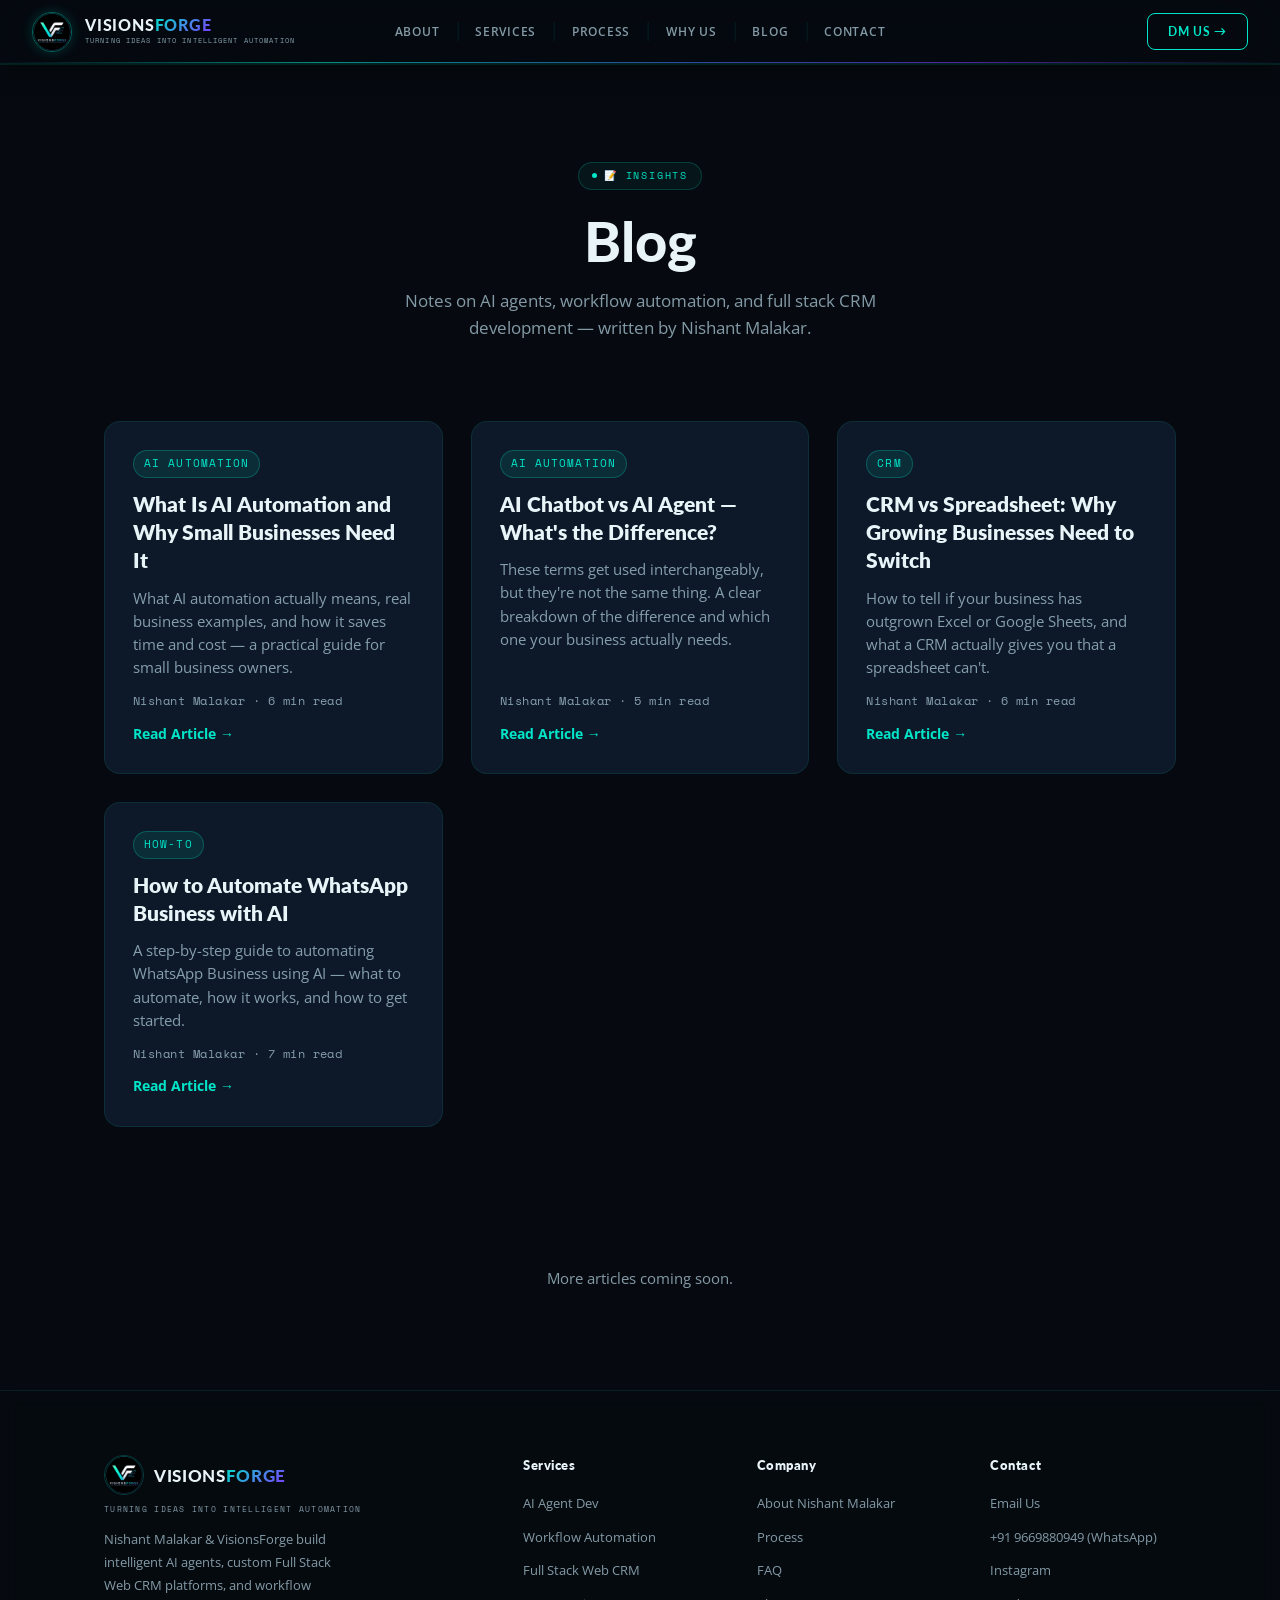
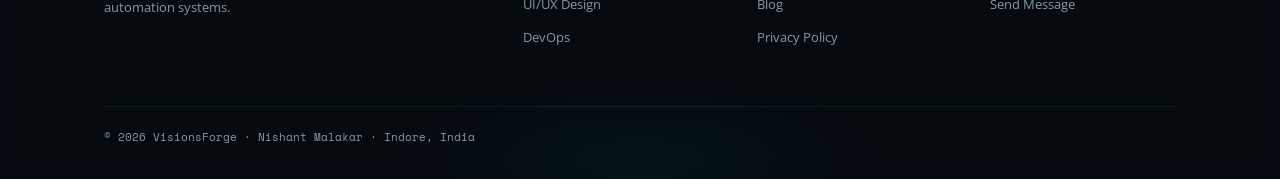
==== commit d88ad8a2: "Add files via upload" ====
--- a/blog/index.html
+++ b/blog/index.html
@@ -11,8 +11,8 @@
     />
     <meta name="robots" content="index, follow" />
     <link rel="canonical" href="https://www.visionsforge.in/blog/" />
-    <link rel="icon" href="../logo.png" type="image/png" />
-    <link rel="apple-touch-icon" href="../logo.png" />
+    <link rel="icon" href="../logo-icon.png" type="image/png" />
+    <link rel="apple-touch-icon" href="../logo-icon.png" />
 
     <meta property="og:type" content="website" />
     <meta property="og:title" content="Blog | VisionsForge — AI Automation & Full Stack Web CRM Insights" />
@@ -44,13 +44,22 @@
     </style>
     <link rel="stylesheet" href="../css/style.min.css" />
     <link rel="stylesheet" href="../css/blog.min.css" />
+
+    <!-- Google Analytics (GA4) -->
+    <script async src="https://www.googletagmanager.com/gtag/js?id=G-E0ZMCPW66K"></script>
+    <script>
+      window.dataLayer = window.dataLayer || [];
+      function gtag() { dataLayer.push(arguments); }
+      gtag("js", new Date());
+      gtag("config", "G-E0ZMCPW66K");
+    </script>
   </head>
   <body class="loaded">
     <nav id="nav">
       <a href="../index.html" class="nav-left"
         ><div class="nav-logo-img">
           <img
-            src="../logo.png"
+            src="../logo-icon.png"
             alt="Nishant Malakar - VisionsForge AI Automation & Full Stack Web CRM"
             width="40"
             height="40"
@@ -163,7 +172,7 @@
           <div>
             <div class="fbr">
               <img
-                src="../logo.png"
+                src="../logo-icon.png"
                 alt="Nishant Malakar - VisionsForge"
                 width="40"
                 height="40"
@@ -184,7 +193,7 @@
             </p>
           </div>
           <div class="fcol">
-            <h4>Services</h4>
+            <h3>Services</h3>
             <ul>
               <li><a href="../index.html#services">AI Agent Dev</a></li>
               <li><a href="../index.html#services">Workflow Automation</a></li>
@@ -194,15 +203,17 @@
             </ul>
           </div>
           <div class="fcol">
-            <h4>Company</h4>
+            <h3>Company</h3>
             <ul>
               <li><a href="../index.html#about">About Nishant Malakar</a></li>
               <li><a href="../index.html#process">Process</a></li>
+              <li><a href="../index.html#faq">FAQ</a></li>
               <li><a href="./">Blog</a></li>
+              <li><a href="../privacy-policy.html">Privacy Policy</a></li>
             </ul>
           </div>
           <div class="fcol">
-            <h4>Contact</h4>
+            <h3>Contact</h3>
             <ul>
               <li><a href="mailto:contact@visionsforge.in">Email Us</a></li>
               <li>
--- a/css/style.min.css
+++ b/css/style.min.css
@@ -1 +1 @@
-:root{--c1:#00e5c8;--c2:#3b82f6;--c3:#7c3aff;--grad:linear-gradient(135deg,var(--c1),var(--c3));--grad2:linear-gradient(90deg,var(--c1),var(--c2),var(--c3));--fh:"Lato",sans-serif;--fb:"Open Sans",sans-serif;--fm:"Space Mono",monospace}[data-theme="dark"]{--bg:#060a10;--bg2:#0a1220;--card:#0d1828;--card2:#111e30;--border:rgba(0,229,200,0.1);--border2:rgba(0,229,200,0.22);--text:#e8f4f8;--muted:rgba(180,210,225,0.72);--muted2:rgba(180,210,225,0.32);--nav-bg:rgba(6,10,16,0.82);--shadow:rgba(0,0,0,0.5);--glass:rgba(255,255,255,0.03);--glass2:rgba(255,255,255,0.06)}[data-theme="light"]{--bg:#eef4ff;--bg2:#e0ebf9;--card:#ffffff;--card2:#f4f8ff;--border:rgba(59,130,246,0.18);--border2:rgba(59,130,246,0.3);--text:#0d1828;--muted:rgba(13,24,40,0.6);--muted2:rgba(13,24,40,0.38);--nav-bg:rgba(238,244,255,0.9);--shadow:rgba(59,130,246,0.1);--glass:rgba(255,255,255,0.6);--glass2:rgba(255,255,255,0.85)}*,*::before,*::after{box-sizing:border-box;margin:0;padding:0}html{scroll-behavior:auto}body{background:var(--bg);color:var(--text);font-family:var(--fb);font-size:16px;line-height:1.6;overflow-x:hidden;transition:background 0.4s,color 0.3s;content-visibility:auto}body.loaded #loader{opacity:0;pointer-events:none;transition:opacity 0.15s ease}::selection{background:rgba(0,229,200,0.25);color:#fff}::-webkit-scrollbar{width:3px}::-webkit-scrollbar-track{background:var(--bg)}::-webkit-scrollbar-thumb{background:var(--c1);border-radius:2px}#loader{position:fixed;inset:0;z-index:9997;background:var(--bg);display:flex;flex-direction:column;align-items:center;justify-content:center;gap:20px}.ld-logo{width:88px;height:88px;border-radius:50%;object-fit:cover;border:2px solid var(--c1);box-shadow:0 0 28px rgba(0,229,200,0.4);animation:glow 2s ease-in-out infinite}.ld-name{font-family:var(--fh);font-weight:900;font-size:28px;letter-spacing:0.03em;text-align:center}.ld-name b{color:#fff}.ld-name span{background:var(--grad);-webkit-background-clip:text;-webkit-text-fill-color:transparent}.ld-tag{font-family:var(--fm);font-size:9px;letter-spacing:0.18em;color:var(--muted);text-transform:uppercase;text-align:center}.ld-bw{width:200px;height:2px;background:rgba(255,255,255,0.07);border-radius:2px;overflow:hidden}.ld-b{height:100%;width:0%;background:var(--grad2);border-radius:2px}.ld-p{font-family:var(--fm);font-size:11px;color:var(--muted);letter-spacing:0.1em}@keyframes glow{0%,100%{box-shadow:0 0 14px rgba(0,229,200,0.25)}50%{box-shadow:0 0 38px rgba(0,229,200,0.6),0 0 0 6px rgba(0,229,200,0.07)}}@keyframes blink{0%,100%{opacity:1}50%{opacity:0.2}}@keyframes float{0%,100%{transform:translateY(0)}50%{transform:translateY(-10px)}}@keyframes spin{to{transform:translate(-50%,-50%) rotate(360deg)}}@keyframes mq{to{transform:translateX(-50%)}}@keyframes circuit{0%{stroke-dashoffset:300}100%{stroke-dashoffset:0}}@keyframes ping{0%{transform:scale(1);opacity:0.7}100%{transform:scale(2.4);opacity:0}}@keyframes fadeUp{from{opacity:0;transform:translateY(16px)}to{opacity:1;transform:none}}@keyframes popIn{from{transform:scale(0.88) translateY(12px);opacity:0}to{transform:scale(1) translateY(0);opacity:1}}#bg-canvas{position:fixed;inset:0;z-index:0;pointer-events:none}#nav{position:fixed;top:0;left:0;right:0;z-index:200;display:flex;align-items:center;justify-content:space-between;padding:0 32px;height:64px;background:var(--nav-bg);backdrop-filter:blur(32px);-webkit-backdrop-filter:blur(32px);border-bottom:1px solid var(--border);box-shadow:0 1px 0 var(--border),0 4px 24px var(--shadow);transition:background 0.4s,box-shadow 0.3s}#nav::after{content:"";position:absolute;bottom:0;left:0;right:0;height:1px;background:linear-gradient( 90deg,transparent,var(--c1),var(--c2),var(--c3),transparent );opacity:0.6}#nav.scrolled{box-shadow:0 2px 32px var(--shadow),0 0 0 1px var(--border2)}.nav-left{display:flex;align-items:center;gap:13px;text-decoration:none;flex-shrink:0}.nav-logo-img{width:40px;height:40px;border-radius:50%;overflow:hidden;border:1.5px solid rgba(0,229,200,0.4);flex-shrink:0;box-shadow:0 0 12px rgba(0,229,200,0.2);transition:box-shadow 0.3s,border-color 0.3s}.nav-logo-img:hover{border-color:var(--c1);box-shadow:0 0 22px rgba(0,229,200,0.45)}.nav-logo-img img{width:100%;height:100%;object-fit:cover}.nav-bn{font-family:var(--fh);font-weight:900;font-size:16px;letter-spacing:0.05em;line-height:1;text-transform:uppercase}.nav-bn .nv{color:var(--text)}.nav-bn .nf{background:var(--grad);-webkit-background-clip:text;-webkit-text-fill-color:transparent}.nav-bt{font-family:var(--fm);font-size:7px;letter-spacing:0.16em;color:var(--muted);text-transform:uppercase;margin-top:2px}.nav-links{display:flex;align-items:center;gap:0;position:absolute;left:50%;transform:translateX(-50%)}.nav-links a{font-family:var(--fb);font-size:12px;font-weight:600;letter-spacing:0.06em;color:var(--muted);text-decoration:none;padding:6px 18px;position:relative;text-transform:uppercase;transition:color 0.2s;white-space:nowrap}.nav-links a::after{content:"";position:absolute;bottom:-2px;left:18px;right:18px;height:1.5px;background:var(--grad);transform:scaleX(0);transform-origin:center;transition:transform 0.25s ease;border-radius:2px}.nav-links a:hover{color:var(--c1)}.nav-links a:hover::after{transform:scaleX(1)}.nav-links a+a::before{content:"";position:absolute;left:0;top:20%;bottom:20%;width:1px;background:var(--border)}.nav-actions{display:flex;align-items:center;gap:10px;flex-shrink:0}.nav-cta{padding:8px 20px;border-radius:8px;font-family:var(--fh);font-size:12px;font-weight:700;letter-spacing:0.06em;text-transform:uppercase;background:transparent;border:1.5px solid var(--c1);color:var(--c1);text-decoration:none;cursor:pointer;position:relative;overflow:hidden;transition:color 0.25s,box-shadow 0.25s;white-space:nowrap}.nav-cta::before{content:"";position:absolute;inset:0;background:var(--grad);opacity:0;transition:opacity 0.25s}.nav-cta:hover{color:#fff;box-shadow:0 0 18px rgba(0,229,200,0.3)}.nav-cta:hover::before{opacity:1}.nav-cta span{position:relative;z-index:1}.hbg{display:none;flex-direction:column;gap:5px;cursor:pointer;background:none;border:none;padding:4px}.hbg span{display:block;width:22px;height:1.5px;background:var(--text);border-radius:2px;transition:all 0.3s}.hbg.active span:nth-child(1){transform:translateY(6.5px) rotate(45deg)}.hbg.active span:nth-child(2){opacity:0}.hbg.active span:nth-child(3){transform:translateY(-6.5px) rotate(-45deg)}.mm{display:flex;position:fixed;top:72px;right:10px;left:auto;width:min(260px,calc(100vw - 20px));height:auto;padding:18px;z-index:190;background:rgba(6,10,16,0.97);backdrop-filter:blur(24px);-webkit-backdrop-filter:blur(24px);border:1px solid rgba(0,229,200,0.22);border-radius:16px;flex-direction:column;align-items:stretch;justify-content:flex-start;gap:6px;opacity:0;visibility:hidden;pointer-events:none;transform:translateY(-10px) scale(0.97);transform-origin:top right;transition:opacity 0.25s ease,transform 0.25s ease,visibility 0.25s ease;box-shadow:0 20px 50px rgba(0,0,0,0.45),0 0 0 1px rgba(0,229,200,0.05)}.mm.open{opacity:1;visibility:visible;pointer-events:auto;transform:translateY(0) scale(1)}.mm a{width:100%;padding:12px 14px;font-family:var(--fh);font-size:15px;font-weight:800;letter-spacing:0.04em;text-transform:uppercase;color:var(--muted);text-decoration:none;border-radius:9px;transition:color 0.2s ease,background 0.2s ease,transform 0.2s ease}.mm a:hover{color:var(--c1);background:rgba(0,229,200,0.07);transform:translateX(3px)}section{position:relative;z-index:10;scroll-margin-top:84px}.con{max-width:1160px;margin:0 auto;padding:0 44px}.stag{display:inline-flex;align-items:center;gap:7px;font-family:var(--fm);font-size:10px;letter-spacing:0.18em;text-transform:uppercase;color:var(--c1);margin-bottom:16px;padding:5px 13px;border-radius:100px;border:1px solid rgba(0,229,200,0.2);background:rgba(0,229,200,0.05)}.stag::before{content:"";width:5px;height:5px;border-radius:50%;background:var(--c1);animation:blink 1.5s infinite}h2.st{font-family:var(--fh);font-size:clamp(30px,5vw,54px);font-weight:900;line-height:1.08;letter-spacing:-0.02em;margin-bottom:16px}.gr{background:var(--grad);-webkit-background-clip:text;-webkit-text-fill-color:transparent}p.ss{font-size:16px;color:var(--muted);max-width:540px;line-height:1.8;font-weight:400}#hero{min-height:100vh;display:flex;align-items:center;padding:108px 0 56px;overflow:hidden;position:relative}.hbg-svg{position:absolute;inset:0;pointer-events:none;opacity:0.065;z-index:1}.h-in{display:grid;grid-template-columns:1fr 1fr;gap:72px;align-items:center;width:100%}.h-chips{display:flex;gap:8px;flex-wrap:wrap;margin-bottom:22px}.chip{display:flex;align-items:center;gap:6px;padding:5px 11px;border-radius:6px;border:1px solid var(--border);background:var(--glass);font-family:var(--fm);font-size:10px;letter-spacing:0.1em;color:var(--muted)}.ht{font-family:var(--fh);font-size:clamp(40px,6vw,76px);font-weight:900;line-height:0.97;letter-spacing:-0.03em;margin-bottom:24px}.ht .ln{overflow:hidden;display:block}.ht .ln span{display:block;transform:translateY(108%)}.tw{color:var(--text)}.tc{background:linear-gradient(90deg,var(--c1),var(--c2));-webkit-background-clip:text;-webkit-text-fill-color:transparent}.tp{background:linear-gradient(90deg,var(--c3),#a78bfa);-webkit-background-clip:text;-webkit-text-fill-color:transparent}.hs{font-size:16px;color:var(--muted);line-height:1.8;margin-bottom:36px;max-width:490px;font-weight:400}.hs em{color:var(--c1);font-style:normal;font-weight:600}.hs strong{color:var(--c3);font-weight:600}.hb{display:flex;gap:11px;flex-wrap:wrap;margin-bottom:48px}.bp{padding:12px 26px;border-radius:9px;font-family:var(--fh);font-size:14px;font-weight:700;letter-spacing:0.05em;background:var(--grad);color:#fff;text-decoration:none;border:none;cursor:pointer;position:relative;overflow:hidden;transition:transform 0.2s,box-shadow 0.2s}.bp::after{content:"";position:absolute;inset:0;background:linear-gradient( 135deg,transparent,rgba(255,255,255,0.15),transparent );transform:translateX(-100%);transition:transform 0.4s}.bp:hover{transform:translateY(-2px);box-shadow:0 10px 32px rgba(0,229,200,0.3)}.bp:hover::after{transform:translateX(100%)}.bg2{padding:12px 26px;border-radius:9px;font-family:var(--fh);font-size:14px;font-weight:700;letter-spacing:0.05em;border:1px solid var(--border2);color:var(--text);background:var(--glass2);cursor:pointer;transition:border-color 0.2s,transform 0.2s;text-decoration:none}.bg2:hover{border-color:var(--c1);background:rgba(0,229,200,0.08);transform:translateY(-2px)}.hst{display:flex;gap:38px}.sn{font-family:var(--fh);font-size:28px;font-weight:900;background:var(--grad);-webkit-background-clip:text;-webkit-text-fill-color:transparent;line-height:1}.sl{font-size:11px;color:var(--muted);margin-top:3px;letter-spacing:0.06em;font-family:var(--fm)}.hv{position:relative;height:490px;display:flex;align-items:center;justify-content:center}#hc{width:100%;height:100%;position:absolute;inset:0}.fc{position:absolute;background:var(--card);border:1px solid var(--border2);backdrop-filter:blur(16px);border-radius:13px;padding:11px 15px;font-size:12px;color:var(--text);box-shadow:0 8px 26px var(--shadow);animation:float 4s ease-in-out infinite;transition:background 0.4s,transform 0.3s ease,box-shadow 0.3s ease}.fc:hover{transform:translateY(-6px) scale(1.04);box-shadow:0 20px 40px var(--shadow),0 0 0 1px var(--border2)}.fc:nth-child(2){animation-delay:-1.2s}.fc:nth-child(3){animation-delay:-2.7s}.fc1{top:8%;left:-10%;animation-duration:5s}.fc2{bottom:10%;right:-8%;animation-duration:4.5s}.fc3{top:50%;left:-14%;animation-duration:6s}.fcl{color:var(--muted);font-size:9px;margin-bottom:3px;letter-spacing:0.1em;text-transform:uppercase;font-family:var(--fm)}.fcv{font-family:var(--fh);font-size:17px;font-weight:800;background:var(--grad);-webkit-background-clip:text;-webkit-text-fill-color:transparent}.bd{width:6px;height:6px;border-radius:50%;background:var(--c1);display:inline-block;margin-right:5px;animation:blink 1.4s infinite;vertical-align:middle}#clk{margin-top:56px;border:1px solid var(--border);border-radius:14px;background:var(--card);padding:22px 36px;transition:background 0.4s,border-color 0.4s}.clks{display:flex;justify-content:center}.ci{flex:1;display:flex;flex-direction:column;align-items:center;padding:0 28px;position:relative}.ci+.ci::before{content:"";position:absolute;left:0;top:10%;bottom:10%;width:1px;background:var(--border)}.cflag{font-size:19px;margin-bottom:5px}.ct{font-family:var(--fm);font-size:22px;font-weight:700;letter-spacing:0.06em;line-height:1;background:linear-gradient(90deg,var(--c1),var(--c2));-webkit-background-clip:text;-webkit-text-fill-color:transparent}.cc2{font-family:var(--fh);font-size:11px;font-weight:700;color:var(--text);letter-spacing:0.08em;text-transform:uppercase;margin-top:5px}.ctz{font-family:var(--fm);font-size:9px;color:var(--muted);margin-top:2px}.cav{display:inline-flex;align-items:center;gap:4px;font-size:9px;font-weight:700;letter-spacing:0.07em;text-transform:uppercase;margin-top:5px;color:var(--c1);font-family:var(--fm)}.cav::before{content:"";width:4px;height:4px;border-radius:50%;background:var(--c1);animation:blink 1.5s infinite}#about{padding:120px 0}.ag{display:grid;grid-template-columns:1fr 1fr;gap:72px;align-items:center}.aim{position:relative;border-radius:22px;overflow:hidden;background:linear-gradient( 135deg,rgba(0,229,200,0.04),rgba(124,58,255,0.03) );border:1px solid var(--border);padding:20px}.aim-in{display:flex;align-items:center;justify-content:center;height:100%}.ow{position:relative;width:256px;height:256px}.oc{position:absolute;top:50%;left:50%;transform:translate(-50%,-50%);width:72px;height:72px;border-radius:50%;background:var(--grad);display:flex;align-items:center;justify-content:center;z-index:2;box-shadow:0 0 30px rgba(0,229,200,0.3)}.oc img{width:66px;height:66px;border-radius:50%;object-fit:cover}.or{position:absolute;top:50%;left:50%;border-radius:50%;transform:translate(-50%,-50%)}.or:nth-child(2){width:126px;height:126px;border:1px dashed rgba(0,229,200,0.22);animation:spin 9s linear infinite}.or:nth-child(3){width:192px;height:192px;border:1px dashed rgba(124,58,255,0.18);animation:spin 16s linear infinite reverse}.or:nth-child(4){width:256px;height:256px;border:1px dashed rgba(0,229,200,0.1);animation:spin 24s linear infinite}.od{position:absolute;top:0;left:50%;width:10px;height:10px;border-radius:50%;margin-top:-5px;transform:translateX(-50%)}.pills{display:flex;flex-wrap:wrap;gap:8px;margin-top:26px}.pill{padding:5px 14px;border-radius:100px;font-size:12px;font-weight:600;letter-spacing:0.04em;border:1px solid var(--border);background:var(--glass);color:var(--muted);cursor:default;transition:border-color 0.2s,color 0.2s;font-family:var(--fb)}.pill:hover{border-color:var(--c1);color:var(--c1)}#wwd{padding:56px 0;border-top:1px solid var(--border);border-bottom:1px solid var(--border);background:var(--card2);transition:background 0.4s}.wh{text-align:center;font-family:var(--fm);font-size:11px;font-weight:700;letter-spacing:0.28em;text-transform:uppercase;color:var(--muted);margin-bottom:32px}.wh strong{color:var(--c1)}.wg{display:grid;grid-template-columns:repeat(4,1fr);gap:18px}.wc{padding:24px 20px;border-radius:13px;border:1px solid var(--border);background:var(--card);text-align:center;transition:border-color 0.3s,transform 0.3s,background 0.4s;cursor:default}.wc:hover{border-color:var(--c1);transform:translateY(-4px)}.wi{font-size:28px;margin-bottom:9px;display:block}.wc h4{font-family:var(--fh);font-size:11px;font-weight:800;letter-spacing:0.1em;text-transform:uppercase;margin-bottom:6px}.cc{color:var(--c1)}.cp{color:var(--c3)}.cb{color:var(--c2)}.cg{color:#a78bfa}.wc p{font-size:12px;color:var(--muted);line-height:1.7}#services{padding:120px 0;background:linear-gradient( 180deg,transparent,rgba(0,229,200,0.02),transparent )}.svg{display:grid;grid-template-columns:repeat(3,1fr);gap:20px;margin-top:52px}.sc{padding:30px 26px;border-radius:17px;background:var(--card);border:1px solid var(--border);position:relative;overflow:hidden;transition:transform 0.3s,border-color 0.3s,box-shadow 0.3s;cursor:default}.sc::before{content:"";position:absolute;inset:0;border-radius:17px;background:radial-gradient( circle at var(--mx,50%) var(--my,50%),rgba(0,229,200,0.09),transparent 65% );opacity:0;transition:opacity 0.3s}.sc::after{content:"";position:absolute;bottom:0;left:0;right:0;height:2px;background:var(--grad2);transform:scaleX(0);transform-origin:left;transition:transform 0.4s}.sc:hover{transform:translateY(-5px);border-color:rgba(0,229,200,0.32);box-shadow:0 20px 48px var(--shadow),0 0 0 1px rgba(0,229,200,0.08)}.sc:hover::before{opacity:1}.sc:hover::after{transform:scaleX(1)}.si{width:50px;height:50px;border-radius:12px;margin-bottom:18px;display:flex;align-items:center;justify-content:center;font-size:22px;position:relative}.si::after{content:"";position:absolute;inset:0;border-radius:12px;background:inherit;filter:blur(12px);opacity:0.28;z-index:-1}.sc h3{font-family:var(--fh);font-size:17px;font-weight:800;margin-bottom:9px;color:var(--text)}.sc p{font-size:13px;color:var(--muted);line-height:1.8}.sbadge{margin-top:18px;display:inline-block;font-family:var(--fm);font-size:9px;letter-spacing:0.11em;color:var(--c1);padding:3px 8px;border-radius:4px;background:rgba(0,229,200,0.07);border:1px solid rgba(0,229,200,0.14)}#tech{padding:56px 0;overflow:hidden;border-top:1px solid var(--border);border-bottom:1px solid var(--border)}.mqw{position:relative}.mqt{display:flex;gap:50px;animation:mq 28s linear infinite;width:max-content}.mqt:hover{animation-play-state:paused}.ti{display:flex;align-items:center;gap:10px;white-space:nowrap;font-family:var(--fb);font-size:14px;font-weight:600;color:var(--muted2);transition:color 0.2s;cursor:default;letter-spacing:0.03em}.ti:hover{color:var(--c1)}.tif{font-size:17px}.mf{position:absolute;top:0;bottom:0;width:90px;z-index:2;pointer-events:none}.mf.l{left:0;background:linear-gradient(to right,var(--bg),transparent)}.mf.r{right:0;background:linear-gradient(to left,var(--bg),transparent)}#process{padding:120px 0}.ps{display:grid;grid-template-columns:repeat(4,1fr);margin-top:52px;position:relative}.ps::before{content:"";position:absolute;top:28px;left:12.5%;right:12.5%;height:1px;background:linear-gradient( 90deg,transparent,rgba(0,229,200,0.28),var(--c1),rgba(0,229,200,0.28),transparent )}.pst{padding:0 16px;text-align:center;cursor:default}.psn{width:56px;height:56px;border-radius:50%;margin:0 auto 18px;display:flex;align-items:center;justify-content:center;font-family:var(--fh);font-size:16px;font-weight:900;background:var(--card);border:1px solid var(--border);color:var(--c1);position:relative;z-index:1;transition:background 0.3s,border-color 0.3s,box-shadow 0.3s}.pst:hover .psn{background:rgba(0,229,200,0.09);border-color:var(--c1);box-shadow:0 0 20px rgba(0,229,200,0.18)}.pst h3{font-family:var(--fh);font-size:16px;font-weight:800;margin-bottom:7px;color:var(--text)}.pst p{font-size:12px;color:var(--muted);line-height:1.7}#vals{padding:40px 0;background:var(--card2);border-top:1px solid var(--border);border-bottom:1px solid var(--border);transition:background 0.4s}.vs{display:flex;justify-content:center;flex-wrap:wrap}.vi{display:flex;align-items:center;gap:8px;padding:0 32px;position:relative;font-family:var(--fh);font-size:13px;font-weight:700;color:var(--muted);letter-spacing:0.05em;text-transform:uppercase}.vi+.vi::before{content:"";position:absolute;left:0;top:15%;bottom:15%;width:1px;background:var(--border)}.vii{font-size:17px}#contact{padding:120px 0}.ctin{display:grid;grid-template-columns:1fr 1.2fr;gap:68px;align-items:start}.ctip p{color:var(--muted);margin-bottom:28px;font-size:15px;line-height:1.8}.cdet{display:flex;align-items:center;gap:11px;margin-bottom:13px;font-size:14px;color:var(--muted);font-weight:500}.cic{width:38px;height:38px;border-radius:9px;background:rgba(0,229,200,0.07);border:1px solid rgba(0,229,200,0.17);display:flex;align-items:center;justify-content:center;font-size:16px;flex-shrink:0}.cdet a{color:var(--muted);text-decoration:none;transition:color 0.2s}.cdet a:hover{color:var(--c1)}.cf{background:var(--card);border:1px solid var(--border);border-radius:20px;padding:34px;position:relative;overflow:hidden;transition:background 0.4s,border-color 0.4s}.cf::before{content:"";position:absolute;top:0;left:0;right:0;height:2px;background:var(--grad2)}.fg{margin-bottom:16px}.fl2{font-family:var(--fm);font-size:10px;letter-spacing:0.13em;color:var(--muted);margin-bottom:6px;display:block;text-transform:uppercase}.fi2,.fta{width:100%;padding:11px 15px;border-radius:8px;background:var(--glass2);border:1px solid var(--border);color:var(--text);font-family:var(--fb);font-size:14px;transition:border-color 0.2s;outline:none}.fi2:focus,.fta:focus{border-color:var(--c1);background:rgba(0,229,200,0.04)}.fta{height:110px;resize:none}.fr2{display:grid;grid-template-columns:1fr 1fr;gap:13px}.fsub{width:100%;padding:13px;border-radius:8px;background:var(--grad);color:#fff;font-family:var(--fh);font-size:14px;font-weight:800;letter-spacing:0.05em;border:none;cursor:pointer;transition:opacity 0.2s,transform 0.2s}.fsub:hover{opacity:0.88;transform:translateY(-1px)}.dml{display:flex;align-items:center;gap:7px;justify-content:center;margin-top:12px;padding:11px;border-radius:8px;border:1px solid var(--border2);color:var(--c1);font-family:var(--fh);font-size:13px;font-weight:700;letter-spacing:0.04em;text-decoration:none;transition:background 0.2s,transform 0.2s}.dml:hover{background:rgba(0,229,200,0.06);transform:translateY(-1px)}footer{padding:64px 0 32px;border-top:1px solid var(--border);position:relative;overflow:hidden}.fg-glow{position:absolute;bottom:-60px;left:50%;transform:translateX(-50%);width:500px;height:160px;background:radial-gradient( ellipse,rgba(0,229,200,0.05),transparent 70% );pointer-events:none}.fig{display:grid;grid-template-columns:2fr 1fr 1fr 1fr;gap:48px;margin-bottom:48px}.fbr{display:flex;align-items:center;gap:10px;margin-bottom:8px}.fbr img{width:40px;height:40px;border-radius:50%;object-fit:cover;border:1.5px solid var(--border2)}.fbn{font-family:var(--fh);font-weight:900;font-size:17px;letter-spacing:0.04em}.fbn .nv{color:var(--text)}.fbn .nf{background:var(--grad);-webkit-background-clip:text;-webkit-text-fill-color:transparent}.fbt{font-family:var(--fm);font-size:8px;letter-spacing:0.16em;color:var(--muted);text-transform:uppercase;margin-bottom:12px}footer p.fd{font-size:13px;color:var(--muted);line-height:1.75;max-width:250px;margin-bottom:18px}.fsoc{display:flex;gap:8px}.sb{width:38px;height:38px;border-radius:10px;border:1px solid var(--border);background:var(--glass2);display:flex;align-items:center;justify-content:center;text-decoration:none;transition:border-color 0.2s,transform 0.2s,box-shadow 0.2s;overflow:hidden}.sb:hover{border-color:var(--c1);transform:translateY(-2px);box-shadow:0 6px 18px var(--shadow)}.fcol h4{font-family:var(--fh);font-size:13px;font-weight:800;margin-bottom:14px;color:var(--text);letter-spacing:0.04em}.fcol ul{list-style:none}.fcol li{margin-bottom:8px}.fcol a{font-size:13px;color:var(--muted);text-decoration:none;transition:color 0.2s}.fcol a:hover{color:var(--c1)}.fbot{display:flex;justify-content:space-between;align-items:center;padding-top:22px;border-top:1px solid var(--border);font-size:11px;color:var(--muted);flex-wrap:wrap;gap:9px;font-family:var(--fm)}.fbot a{color:var(--c1);text-decoration:none}#cbw{position:fixed;bottom:22px;right:22px;z-index:500}.cbt{width:56px;height:56px;border-radius:50%;background:var(--grad);display:flex;align-items:center;justify-content:center;font-size:21px;cursor:pointer;border:none;box-shadow:0 6px 26px rgba(0,229,200,0.38);transition:transform 0.2s;position:relative}.cbt:hover{transform:scale(1.08)}.cbp{position:absolute;top:-1px;right:-1px;width:14px;height:14px;border-radius:50%;background:#22c55e;border:2px solid var(--bg)}.cbp::before{content:"";position:absolute;inset:-2px;border-radius:50%;background:#22c55e;opacity:0.55;animation:ping 1.6s ease-out infinite}.cbx{position:absolute;bottom:66px;right:0;width:370px;height:530px;background:var(--card);border:1px solid var(--border2);border-radius:20px;display:flex;flex-direction:column;overflow:hidden;transform:scale(0.85) translateY(14px);opacity:0;pointer-events:none;transition:all 0.3s cubic-bezier(0.34,1.56,0.64,1);transform-origin:bottom right;box-shadow:0 24px 56px var(--shadow)}.cbx.open{transform:scale(1) translateY(0);opacity:1;pointer-events:all;animation:popIn 0.32s ease}.cbhdr{padding:14px 16px;background:linear-gradient( 135deg,rgba(0,229,200,0.1),rgba(124,58,255,0.08) );border-bottom:1px solid var(--border);display:flex;align-items:center;gap:10px;position:relative;flex-shrink:0}.cbav{width:38px;height:38px;border-radius:50%;background:var(--grad);display:flex;align-items:center;justify-content:center;font-size:17px;flex-shrink:0;position:relative}.cbav::after{content:"";position:absolute;bottom:1px;right:1px;width:9px;height:9px;border-radius:50%;background:#22c55e;border:2px solid var(--card)}.cbnm{font-family:var(--fh);font-weight:800;font-size:14px;letter-spacing:0.03em}.cbst{font-size:10px;color:#22c55e;font-family:var(--fm);letter-spacing:0.05em}.cbcl{position:absolute;right:12px;top:50%;transform:translateY(-50%);width:26px;height:26px;border-radius:7px;background:var(--glass2);border:1px solid var(--border);color:var(--muted);cursor:pointer;font-size:13px;display:flex;align-items:center;justify-content:center;transition:background 0.2s,color 0.2s}.cbcl:hover{background:rgba(255,80,80,0.1);color:#ff5050;border-color:rgba(255,80,80,0.28)}.cbm{flex:1;overflow-y:auto;padding:12px 12px 6px;display:flex;flex-direction:column;gap:9px;min-height:0}.cbm::-webkit-scrollbar{width:3px}.cbm::-webkit-scrollbar-thumb{background:var(--border2);border-radius:2px}.cm{max-width:85%;padding:8px 12px;border-radius:11px;font-size:13px;line-height:1.6;font-family:var(--fb);animation:fadeUp 0.22s ease}.cm.bot{background:var(--card2);border:1px solid var(--border);color:var(--text);align-self:flex-start;border-radius:4px 11px 11px 11px}.cm.user{background:var(--grad);color:#fff;align-self:flex-end;border-radius:11px 4px 11px 11px}.cm.typing2{background:var(--card2);border:1px solid var(--border);align-self:flex-start;border-radius:4px 11px 11px 11px;padding:11px 14px}.tdots{display:flex;gap:4px;align-items:center}.tdots span{width:6px;height:6px;border-radius:50%;background:var(--c1);animation:blink 0.8s ease-in-out infinite}.tdots span:nth-child(2){animation-delay:0.2s}.tdots span:nth-child(3){animation-delay:0.4s}.cbqr{padding:7px 12px;display:flex;gap:5px;flex-wrap:wrap;border-top:1px solid var(--border);flex-shrink:0}.qb{padding:5px 10px;border-radius:18px;font-size:11px;font-weight:600;letter-spacing:0.04em;border:1px solid var(--border2);background:var(--glass2);color:var(--c1);cursor:pointer;transition:background 0.2s,transform 0.2s,border-color 0.2s;font-family:var(--fm);white-space:nowrap}.qb:hover{background:rgba(0,229,200,0.1);transform:translateY(-1px);border-color:var(--c1)}.cbiw{padding:9px 11px;border-top:1px solid var(--border);display:flex;gap:7px;align-items:center;flex-shrink:0}.cbi{flex:1;background:var(--glass2);border:1px solid var(--border);border-radius:9px;padding:8px 12px;color:var(--text);font-family:var(--fb);font-size:13px;outline:none;transition:border-color 0.2s}.cbi:focus{border-color:var(--c1)}.cbs{width:34px;height:34px;border-radius:9px;background:var(--grad);border:none;cursor:pointer;color:#fff;font-size:13px;display:flex;align-items:center;justify-content:center;transition:opacity 0.2s,transform 0.2s;flex-shrink:0}.cbs:hover{opacity:0.85;transform:scale(1.06)}.rv{opacity:0;transform:translateY(24px);transition:opacity 0.7s ease,transform 0.7s ease}.rv.vis{opacity:1;transform:none}.d1{transition-delay:0.1s}.d2{transition-delay:0.2s}.d3{transition-delay:0.3s}.d4{transition-delay:0.4s}#btt{position:fixed;bottom:22px;left:22px;z-index:100;width:38px;height:38px;border-radius:50%;background:var(--card);border:1px solid var(--border);display:flex;align-items:center;justify-content:center;font-size:14px;cursor:pointer;opacity:0;transition:opacity 0.3s,transform 0.3s;transform:translateY(8px);color:var(--c1)}#btt.show{opacity:1;transform:none}#btt:hover{border-color:var(--c1);background:rgba(0,229,200,0.07)}@media (max-width:1024px){.h-in{grid-template-columns:1fr;gap:52px}.hv{display:none}.ag{grid-template-columns:1fr}.svg{grid-template-columns:repeat(2,1fr)}.ctin{grid-template-columns:1fr}.fig{grid-template-columns:1fr 1fr;gap:32px}.ps{grid-template-columns:repeat(2,1fr);gap:32px}.ps::before{display:none}.wg{grid-template-columns:repeat(2,1fr)}.vs{gap:18px}.vi+.vi::before{display:none}.nav-links{display:none}.nav-cta{display:none}.hbg{display:flex}#nav{padding:0 20px}}@media (max-width:768px){#nav{width:calc(100% - 20px)}.nav-links,.nav-cta{display:none}.hbg{display:flex}.con{padding:0 18px}.svg,.wg{grid-template-columns:1fr}.fig{grid-template-columns:1fr}.fr2{grid-template-columns:1fr}.hst{gap:18px}.ps{grid-template-columns:1fr}.clks{flex-direction:column;gap:16px;align-items:flex-start}.ci+.ci::before{display:none}.ci{padding:0}#clk{padding:18px}.cbx{width:calc(100vw - 44px)}}.cf-msg{display:none;align-items:flex-start;gap:10px;margin-bottom:14px;padding:13px 16px;border-radius:10px;font-family:var(--fb);font-size:13.5px;font-weight:600;line-height:1.5;text-align:left;word-break:break-word;box-shadow:0 6px 20px rgba(0,0,0,0.25)}.cf-msg.show{display:flex;animation:fadeUp 0.3s ease}.cf-msg::before{content:"";flex-shrink:0;width:18px;height:18px;margin-top:1px;border-radius:50%;background-repeat:no-repeat;background-position:center;background-size:10px}.cf-msg.success{background:rgba(0,229,200,0.08);border:1px solid rgba(0,229,200,0.3);color:var(--c1)}.cf-msg.success::before{background-color:rgba(0,229,200,0.18);background-image:url("data:image/svg+xml,%3Csvg xmlns='http://www.w3.org/2000/svg' viewBox='0 0 16 16' fill='none' stroke='%2300E5C8' stroke-width='2.4' stroke-linecap='round' stroke-linejoin='round'%3E%3Cpolyline points='3,8.5 6.5,12 13,4'/%3E%3C/svg%3E")}.cf-msg.error{background:rgba(255,82,82,0.08);border:1px solid rgba(255,82,82,0.35);color:#ff5252}.cf-msg.error::before{background-color:rgba(255,82,82,0.18);background-image:url("data:image/svg+xml,%3Csvg xmlns='http://www.w3.org/2000/svg' viewBox='0 0 16 16' fill='none' stroke='%23ff5252' stroke-width='2.4' stroke-linecap='round' stroke-linejoin='round'%3E%3Cline x1='4' y1='4' x2='12' y2='12'/%3E%3Cline x1='12' y1='4' x2='4' y2='12'/%3E%3C/svg%3E")}.about-card-ui{width:100%;padding:0;display:flex;flex-direction:column;gap:14px;height:100%;justify-content:center}.ac-profile{display:flex;flex-direction:column;align-items:center;gap:10px;padding:24px 20px;background:var(--card2);border:1px solid var(--border);border-radius:16px;position:relative;overflow:hidden;transition:background 0.4s}.ac-profile::before{content:"";position:absolute;top:0;left:0;right:0;height:2px;background:var(--grad2)}.ac-avatar{width:72px;height:72px;border-radius:50%;overflow:hidden;border:2.5px solid var(--c1);box-shadow:0 0 20px rgba(0,229,200,0.3);flex-shrink:0}.ac-avatar img{width:100%;height:100%;object-fit:cover}.ac-info{text-align:center}.ac-name{font-family:var(--fh);font-weight:900;font-size:17px;color:var(--text);letter-spacing:0.03em}.ac-role{font-size:12px;color:var(--muted);margin-top:3px;font-weight:500}.ac-loc{font-size:11px;color:var(--muted2);margin-top:3px;font-family:var(--fm)}.ac-status{display:inline-flex;align-items:center;gap:6px;padding:5px 14px;border-radius:100px;background:rgba(34,197,94,0.1);border:1px solid rgba(34,197,94,0.3);font-size:11px;font-weight:700;color:#22c55e;font-family:var(--fm);letter-spacing:0.06em}.ac-dot{width:6px;height:6px;border-radius:50%;background:#22c55e;animation:blink 1.5s infinite}.ac-stats{display:grid;grid-template-columns:repeat(3,1fr);gap:10px}.ac-stat{padding:14px 10px;background:var(--card2);border:1px solid var(--border);border-radius:12px;text-align:center;transition:border-color 0.3s,background 0.4s}.ac-stat:hover{border-color:var(--c1)}.ac-sv{font-family:var(--fh);font-size:22px;font-weight:900;background:var(--grad);-webkit-background-clip:text;-webkit-text-fill-color:transparent;line-height:1}.ac-sl{font-size:10px;color:var(--muted);margin-top:3px;font-family:var(--fm);letter-spacing:0.06em}.ac-feed{background:var(--card2);border:1px solid var(--border);border-radius:14px;padding:14px 16px;overflow:hidden;transition:background 0.4s}.ac-feed-title{font-family:var(--fm);font-size:10px;letter-spacing:0.12em;color:var(--c1);text-transform:uppercase;margin-bottom:10px}.ac-feed-items,.ac-focus-list{display:flex;flex-direction:column;gap:7px}.ac-feed-item,.ac-focus-item{display:flex;align-items:center;gap:8px;font-size:12px;color:var(--muted);font-weight:500;padding:5px 0;border-bottom:1px solid var(--border)}.ac-feed-item:last-child{border-bottom:none}.ac-fi-dot{width:6px;height:6px;border-radius:50%;flex-shrink:0}.ac-tech{display:flex;gap:7px;flex-wrap:wrap;justify-content:center;padding:12px 14px;background:var(--card2);border:1px solid var(--border);border-radius:12px;transition:background 0.4s}.ac-tech-item{font-size:11px;font-weight:600;color:var(--muted);padding:3px 9px;background:var(--glass2);border:1px solid var(--border);border-radius:6px;letter-spacing:0.03em;transition:color 0.2s,border-color 0.2s}.ac-tech-item:hover{color:var(--c1);border-color:var(--c1)}.imp-row{display:flex;align-items:stretch;background:var(--card);border:1px solid var(--border);border-radius:20px;overflow:hidden;transition:background 0.4s}.imp-card{flex:1;padding:36px 28px;text-align:center}.imp-divider{width:1px;background:var(--border);flex-shrink:0}.imp-num{font-family:var(--fh);font-size:42px;font-weight:900;background:var(--grad);-webkit-background-clip:text;-webkit-text-fill-color:transparent;line-height:1;margin-bottom:8px}.imp-lbl{font-family:var(--fh);font-size:14px;font-weight:800;color:var(--text);margin-bottom:6px;letter-spacing:0.02em}.imp-sub{font-size:12px;color:var(--muted);line-height:1.6;font-weight:400}.pillar-grid{display:grid;grid-template-columns:repeat(4,1fr);gap:20px}.pillar-card{padding:30px 24px;border-radius:16px;background:var(--card);border:1px solid var(--border);transition:transform 0.3s,border-color 0.3s,box-shadow 0.3s;cursor:default;position:relative;overflow:hidden}.pillar-card::before{content:"";position:absolute;top:0;left:0;right:0;height:2px;background:var(--grad2);transform:scaleX(0);transform-origin:left;transition:transform 0.4s}.pillar-card:hover{transform:translateY(-5px);border-color:rgba(0,229,200,0.32);box-shadow:0 18px 44px var(--shadow)}.pillar-card:hover::before{transform:scaleX(1)}.pillar-icon-wrap{width:48px;height:48px;border-radius:12px;background:rgba(0,229,200,0.08);border:1px solid rgba(0,229,200,0.15);display:flex;align-items:center;justify-content:center;margin-bottom:16px}.pillar-icon{font-size:22px}.pillar-title{font-family:var(--fh);font-size:16px;font-weight:800;color:var(--text);margin-bottom:10px;letter-spacing:0.01em}.pillar-desc{font-size:13px;color:var(--muted);line-height:1.8;font-weight:400}.cta-banner{display:flex;align-items:center;justify-content:space-between;gap:32px;padding:40px 44px;border-radius:20px;background:linear-gradient( 135deg,rgba(0,229,200,0.07),rgba(124,58,255,0.05) );border:1px solid var(--border2);transition:border-color 0.3s}.cta-banner:hover{border-color:rgba(0,229,200,0.3)}.cta-banner-tag{font-family:var(--fm);font-size:10px;letter-spacing:0.16em;color:var(--c1);text-transform:uppercase;margin-bottom:8px}.cta-banner-title{font-family:var(--fh);font-size:22px;font-weight:900;color:var(--text);margin-bottom:6px;line-height:1.3}.cta-banner-sub{font-size:14px;color:var(--muted);font-weight:400}.cta-banner-btns{display:flex;gap:12px;flex-shrink:0;flex-wrap:wrap}.cta-email-btn{padding:13px 24px;border-radius:9px;font-family:var(--fh);font-size:13px;font-weight:700;letter-spacing:0.05em;background:var(--grad);color:#fff;text-decoration:none;transition:opacity 0.2s,transform 0.2s;white-space:nowrap}.cta-email-btn:hover{opacity:0.88;transform:translateY(-1px)}.cta-insta-btn{padding:13px 24px;border-radius:9px;font-family:var(--fh);font-size:13px;font-weight:700;letter-spacing:0.05em;border:1.5px solid rgba(0,229,200,0.4);color:var(--c1);background:rgba(0,229,200,0.05);text-decoration:none;transition:background 0.2s,border-color 0.2s,transform 0.2s;white-space:nowrap}.cta-insta-btn:hover{background:rgba(0,229,200,0.12);border-color:var(--c1);transform:translateY(-1px)}@media (max-width:1024px){.pillar-grid{grid-template-columns:repeat(2,1fr)}.imp-row{flex-wrap:wrap}.imp-divider{display:none}.imp-card{min-width:48%}.cta-banner{flex-direction:column;align-items:flex-start}}@media (max-width:768px){.pillar-grid{grid-template-columns:1fr}.imp-card{min-width:100%}.cta-banner{padding:24px 20px}}.cic{width:44px;height:44px;border-radius:12px;display:flex;align-items:center;justify-content:center;flex-shrink:0;overflow:hidden;border:1px solid var(--border);background:var(--card2);transition:transform 0.2s,box-shadow 0.2s}.cic:hover{transform:scale(1.08);box-shadow:0 4px 16px var(--shadow)}.cic svg{width:24px;height:24px}.cdet{display:flex;align-items:center;gap:14px;margin-bottom:16px;font-size:14px;color:var(--muted);font-weight:500;transition:color 0.2s}.cdet:hover{color:var(--text)}.cdet a{color:var(--muted);text-decoration:none;transition:color 0.2s;font-weight:500}.cdet:hover a{color:var(--c1)}html{scroll-behavior:auto}*{-webkit-font-smoothing:antialiased;-moz-osx-font-smoothing:grayscale}.page-ready{opacity:1;transition:opacity 0.4s ease}.rv{opacity:0;transform:translateY(40px);transition:opacity 0.9s cubic-bezier(0.16,1,0.3,1),transform 0.9s cubic-bezier(0.16,1,0.3,1)}.rv.vis{opacity:1;transform:translateY(0)}.d1{transition-delay:0.08s}.d2{transition-delay:0.16s}.d3{transition-delay:0.24s}.d4{transition-delay:0.32s}.nav-links a{position:relative;transition:color 0.3s ease}.nav-links a.nav-active{color:var(--c1) !important}.nav-links a.nav-active::after{transform:scaleX(1) !important}section{will-change:transform}.sc,.wc,.pst,.ach-card,.pillar-card,.imp-card,.wwd-c{transition:transform 0.4s cubic-bezier(0.16,1,0.3,1),border-color 0.3s ease,box-shadow 0.4s ease !important}.fc{transition:transform 0.5s cubic-bezier(0.16,1,0.3,1),background 0.4s ease !important}.bp,.bg2,.nav-cta,.fsub,.cta-email-btn,.cta-insta-btn{transition:all 0.35s cubic-bezier(0.16,1,0.3,1) !important}#scroll-progress{position:fixed;top:0;left:0;height:2px;width:0%;background:linear-gradient(90deg,var(--c1),var(--c2),var(--c3));z-index:9999;transition:width 0.1s linear;box-shadow:0 0 8px rgba(0,229,200,0.5)}html,body{background:#060a10 !important}body::before{content:"";position:fixed;inset:0;background:#060a10;z-index:-1}#bg-canvas{position:fixed !important;top:0;left:0;width:100vw !important;height:100vh !important;z-index:0 !important;pointer-events:none}section,header,footer,#wwd,#vals{position:relative;z-index:10;background:transparent !important}.con{position:relative;z-index:10}.wc{background:rgba(13,24,40,0.78) !important;backdrop-filter:blur(12px) !important;-webkit-backdrop-filter:blur(12px) !important;border:1px solid rgba(0,229,200,0.14) !important}.sc{background:rgba(13,24,40,0.78) !important;backdrop-filter:blur(12px) !important;-webkit-backdrop-filter:blur(12px) !important}.pillar-card,.imp-card{background:rgba(13,24,40,0.8) !important;backdrop-filter:blur(14px) !important;-webkit-backdrop-filter:blur(14px) !important}.ac-profile,.ac-feed,.ac-stat,.ac-tech,.ac-stats{background:rgba(17,30,48,0.82) !important;backdrop-filter:blur(12px) !important;-webkit-backdrop-filter:blur(12px) !important}.cf{background:rgba(13,24,40,0.88) !important;backdrop-filter:blur(16px) !important;-webkit-backdrop-filter:blur(16px) !important}#clk{background:rgba(13,24,40,0.75) !important;backdrop-filter:blur(14px) !important;-webkit-backdrop-filter:blur(14px) !important}.imp-row{background:rgba(13,24,40,0.78) !important;backdrop-filter:blur(12px) !important;-webkit-backdrop-filter:blur(12px) !important}.cta-banner{background:linear-gradient( 135deg,rgba(0,229,200,0.07),rgba(124,58,255,0.05) ) !important;backdrop-filter:blur(12px) !important;-webkit-backdrop-filter:blur(12px) !important}#wwd{background:rgba(6,10,16,0.55) !important;backdrop-filter:blur(8px) !important;-webkit-backdrop-filter:blur(8px) !important}#vals{background:rgba(6,10,16,0.5) !important;backdrop-filter:blur(8px) !important;-webkit-backdrop-filter:blur(8px) !important}footer{background:rgba(6,10,16,0.7) !important;backdrop-filter:blur(10px) !important;-webkit-backdrop-filter:blur(10px) !important}.rv,.fc,.sc,.wc,.pst,.pillar-card,.imp-card,#nav,#hc,.cbt,.cbx,.bp,.nav-cta{transform:translateZ(0);-webkit-backface-visibility:hidden;backface-visibility:hidden;will-change:transform,opacity}#loader{background:#060a10 !important;z-index:99999 !important}.ld-logo{border:2px solid #00e5c8 !important;box-shadow:0 0 28px rgba(0,229,200,0.5) !important}@keyframes shakeField{0%,100%{transform:translateX(0)}20%{transform:translateX(-6px)}40%{transform:translateX(6px)}60%{transform:translateX(-4px)}80%{transform:translateX(4px)}}.fi2:invalid,.fta:invalid{border-color:rgba(255,82,82,0.4)}.fi2:valid,.fta:valid{border-color:rgba(0,229,200,0.25)}.faq-list{display:flex;flex-direction:column;gap:12px;max-width:780px}.faq-item{background:var(--card);border:1px solid var(--border);border-radius:12px;overflow:hidden;transition:border-color 0.25s}.faq-item[open]{border-color:rgba(0,229,200,0.3)}.faq-item summary{list-style:none;cursor:pointer;padding:20px 52px 20px 22px;font-family:var(--fh);font-weight:700;font-size:15.5px;color:var(--text);line-height:1.5;position:relative;user-select:none}.faq-item summary::-webkit-details-marker{display:none}.faq-item summary::after{content:"+";position:absolute;right:22px;top:18px;font-family:var(--fb);font-size:22px;font-weight:400;color:var(--c1);transition:transform 0.25s}.faq-item[open] summary::after{transform:rotate(45deg)}.faq-item p{font-family:var(--fb);font-size:14.5px;line-height:1.7;color:var(--muted);padding:0 22px 22px;margin:0}.cert-list{display:flex;flex-direction:column;gap:10px;margin-top:24px}.cert-item{display:flex;align-items:center;gap:12px;background:var(--card);border:1px solid var(--border);border-radius:10px;padding:12px 16px;text-decoration:none;cursor:pointer;transition:border-color 0.2s,transform 0.2s}.cert-item:hover{border-color:rgba(0,229,200,0.35);transform:translateX(2px)}.cert-icon{font-size:20px;flex-shrink:0}.cert-name{font-family:var(--fb);font-weight:700;font-size:13.5px;color:var(--text);line-height:1.4}.cert-issuer{font-family:var(--fm);font-size:11.5px;color:var(--c1);letter-spacing:0.03em;margin-top:2px}+:root{--c1:#00e5c8;--c2:#3b82f6;--c3:#7c3aff;--grad:linear-gradient(135deg,var(--c1),var(--c3));--grad2:linear-gradient(90deg,var(--c1),var(--c2),var(--c3));--fh:"Lato",sans-serif;--fb:"Open Sans",sans-serif;--fm:"Space Mono",monospace}[data-theme="dark"]{--bg:#060a10;--bg2:#0a1220;--card:#0d1828;--card2:#111e30;--border:rgba(0,229,200,0.1);--border2:rgba(0,229,200,0.22);--text:#e8f4f8;--muted:rgba(180,210,225,0.72);--muted2:rgba(180,210,225,0.32);--nav-bg:rgba(6,10,16,0.82);--shadow:rgba(0,0,0,0.5);--glass:rgba(255,255,255,0.03);--glass2:rgba(255,255,255,0.06)}[data-theme="light"]{--bg:#eef4ff;--bg2:#e0ebf9;--card:#ffffff;--card2:#f4f8ff;--border:rgba(59,130,246,0.18);--border2:rgba(59,130,246,0.3);--text:#0d1828;--muted:rgba(13,24,40,0.6);--muted2:rgba(13,24,40,0.38);--nav-bg:rgba(238,244,255,0.9);--shadow:rgba(59,130,246,0.1);--glass:rgba(255,255,255,0.6);--glass2:rgba(255,255,255,0.85)}*,*::before,*::after{box-sizing:border-box;margin:0;padding:0}html{scroll-behavior:auto}body{background:var(--bg);color:var(--text);font-family:var(--fb);font-size:16px;line-height:1.6;overflow-x:hidden;transition:background 0.4s,color 0.3s;content-visibility:auto}body.loaded #loader{opacity:0;pointer-events:none;transition:opacity 0.15s ease}::selection{background:rgba(0,229,200,0.25);color:#fff}::-webkit-scrollbar{width:3px}::-webkit-scrollbar-track{background:var(--bg)}::-webkit-scrollbar-thumb{background:var(--c1);border-radius:2px}#loader{position:fixed;inset:0;z-index:9997;background:var(--bg);display:flex;flex-direction:column;align-items:center;justify-content:center;gap:20px}.ld-logo{width:88px;height:88px;border-radius:50%;object-fit:cover;border:2px solid var(--c1);box-shadow:0 0 28px rgba(0,229,200,0.4);animation:glow 2s ease-in-out infinite}.ld-name{font-family:var(--fh);font-weight:900;font-size:28px;letter-spacing:0.03em;text-align:center}.ld-name b{color:#fff}.ld-name span{background:var(--grad);-webkit-background-clip:text;-webkit-text-fill-color:transparent}.ld-tag{font-family:var(--fm);font-size:9px;letter-spacing:0.18em;color:var(--muted);text-transform:uppercase;text-align:center}.ld-bw{width:200px;height:2px;background:rgba(255,255,255,0.07);border-radius:2px;overflow:hidden}.ld-b{height:100%;width:0%;background:var(--grad2);border-radius:2px}.ld-p{font-family:var(--fm);font-size:11px;color:var(--muted);letter-spacing:0.1em}@keyframes glow{0%,100%{box-shadow:0 0 14px rgba(0,229,200,0.25)}50%{box-shadow:0 0 38px rgba(0,229,200,0.6),0 0 0 6px rgba(0,229,200,0.07)}}@keyframes blink{0%,100%{opacity:1}50%{opacity:0.2}}@keyframes float{0%,100%{transform:translateY(0)}50%{transform:translateY(-10px)}}@keyframes spin{to{transform:translate(-50%,-50%) rotate(360deg)}}@keyframes mq{to{transform:translateX(-50%)}}@keyframes circuit{0%{stroke-dashoffset:300}100%{stroke-dashoffset:0}}@keyframes ping{0%{transform:scale(1);opacity:0.7}100%{transform:scale(2.4);opacity:0}}@keyframes fadeUp{from{opacity:0;transform:translateY(16px)}to{opacity:1;transform:none}}@keyframes popIn{from{transform:scale(0.88) translateY(12px);opacity:0}to{transform:scale(1) translateY(0);opacity:1}}#bg-canvas{position:fixed;inset:0;z-index:0;pointer-events:none}#nav{position:fixed;top:0;left:0;right:0;z-index:200;display:flex;align-items:center;justify-content:space-between;padding:0 32px;height:64px;background:var(--nav-bg);backdrop-filter:blur(32px);-webkit-backdrop-filter:blur(32px);border-bottom:1px solid var(--border);box-shadow:0 1px 0 var(--border),0 4px 24px var(--shadow);transition:background 0.4s,box-shadow 0.3s}#nav::after{content:"";position:absolute;bottom:0;left:0;right:0;height:1px;background:linear-gradient( 90deg,transparent,var(--c1),var(--c2),var(--c3),transparent );opacity:0.6}#nav.scrolled{box-shadow:0 2px 32px var(--shadow),0 0 0 1px var(--border2)}.nav-left{display:flex;align-items:center;gap:13px;text-decoration:none;flex-shrink:0}.nav-logo-img{width:40px;height:40px;border-radius:50%;overflow:hidden;border:1.5px solid rgba(0,229,200,0.4);flex-shrink:0;box-shadow:0 0 12px rgba(0,229,200,0.2);transition:box-shadow 0.3s,border-color 0.3s}.nav-logo-img:hover{border-color:var(--c1);box-shadow:0 0 22px rgba(0,229,200,0.45)}.nav-logo-img img{width:100%;height:100%;object-fit:cover}.nav-bn{font-family:var(--fh);font-weight:900;font-size:16px;letter-spacing:0.05em;line-height:1;text-transform:uppercase}.nav-bn .nv{color:var(--text)}.nav-bn .nf{background:var(--grad);-webkit-background-clip:text;-webkit-text-fill-color:transparent}.nav-bt{font-family:var(--fm);font-size:7px;letter-spacing:0.16em;color:var(--muted);text-transform:uppercase;margin-top:2px}.nav-links{display:flex;align-items:center;gap:0;position:absolute;left:50%;transform:translateX(-50%)}.nav-links a{font-family:var(--fb);font-size:12px;font-weight:600;letter-spacing:0.06em;color:var(--muted);text-decoration:none;padding:6px 18px;position:relative;text-transform:uppercase;transition:color 0.2s;white-space:nowrap}.nav-links a::after{content:"";position:absolute;bottom:-2px;left:18px;right:18px;height:1.5px;background:var(--grad);transform:scaleX(0);transform-origin:center;transition:transform 0.25s ease;border-radius:2px}.nav-links a:hover{color:var(--c1)}.nav-links a:hover::after{transform:scaleX(1)}.nav-links a+a::before{content:"";position:absolute;left:0;top:20%;bottom:20%;width:1px;background:var(--border)}.nav-actions{display:flex;align-items:center;gap:10px;flex-shrink:0}.nav-cta{padding:8px 20px;border-radius:8px;font-family:var(--fh);font-size:12px;font-weight:700;letter-spacing:0.06em;text-transform:uppercase;background:transparent;border:1.5px solid var(--c1);color:var(--c1);text-decoration:none;cursor:pointer;position:relative;overflow:hidden;transition:color 0.25s,box-shadow 0.25s;white-space:nowrap}.nav-cta::before{content:"";position:absolute;inset:0;background:var(--grad);opacity:0;transition:opacity 0.25s}.nav-cta:hover{color:#fff;box-shadow:0 0 18px rgba(0,229,200,0.3)}.nav-cta:hover::before{opacity:1}.nav-cta span{position:relative;z-index:1}.hbg{display:none;flex-direction:column;gap:5px;cursor:pointer;background:none;border:none;padding:4px}.hbg span{display:block;width:22px;height:1.5px;background:var(--text);border-radius:2px;transition:all 0.3s}.hbg.active span:nth-child(1){transform:translateY(6.5px) rotate(45deg)}.hbg.active span:nth-child(2){opacity:0}.hbg.active span:nth-child(3){transform:translateY(-6.5px) rotate(-45deg)}.mm{display:flex;position:fixed;top:72px;right:10px;left:auto;width:min(260px,calc(100vw - 20px));height:auto;padding:18px;z-index:190;background:rgba(6,10,16,0.97);backdrop-filter:blur(24px);-webkit-backdrop-filter:blur(24px);border:1px solid rgba(0,229,200,0.22);border-radius:16px;flex-direction:column;align-items:stretch;justify-content:flex-start;gap:6px;opacity:0;visibility:hidden;pointer-events:none;transform:translateY(-10px) scale(0.97);transform-origin:top right;transition:opacity 0.25s ease,transform 0.25s ease,visibility 0.25s ease;box-shadow:0 20px 50px rgba(0,0,0,0.45),0 0 0 1px rgba(0,229,200,0.05)}.mm.open{opacity:1;visibility:visible;pointer-events:auto;transform:translateY(0) scale(1)}.mm a{width:100%;padding:12px 14px;font-family:var(--fh);font-size:15px;font-weight:800;letter-spacing:0.04em;text-transform:uppercase;color:var(--muted);text-decoration:none;border-radius:9px;transition:color 0.2s ease,background 0.2s ease,transform 0.2s ease}.mm a:hover{color:var(--c1);background:rgba(0,229,200,0.07);transform:translateX(3px)}section{position:relative;z-index:10;scroll-margin-top:84px}.con{max-width:1160px;margin:0 auto;padding:0 44px}.stag{display:inline-flex;align-items:center;gap:7px;font-family:var(--fm);font-size:10px;letter-spacing:0.18em;text-transform:uppercase;color:var(--c1);margin-bottom:16px;padding:5px 13px;border-radius:100px;border:1px solid rgba(0,229,200,0.2);background:rgba(0,229,200,0.05)}.stag::before{content:"";width:5px;height:5px;border-radius:50%;background:var(--c1);animation:blink 1.5s infinite}h2.st{font-family:var(--fh);font-size:clamp(30px,5vw,54px);font-weight:900;line-height:1.08;letter-spacing:-0.02em;margin-bottom:16px}.gr{background:var(--grad);-webkit-background-clip:text;-webkit-text-fill-color:transparent}p.ss{font-size:16px;color:var(--muted);max-width:540px;line-height:1.8;font-weight:400}#hero{min-height:100vh;display:flex;align-items:center;padding:108px 0 56px;overflow:hidden;position:relative}.hbg-svg{position:absolute;inset:0;pointer-events:none;opacity:0.065;z-index:1}.h-in{display:grid;grid-template-columns:1fr 1fr;gap:72px;align-items:center;width:100%}.h-chips{display:flex;gap:8px;flex-wrap:wrap;margin-bottom:22px}.chip{display:flex;align-items:center;gap:6px;padding:5px 11px;border-radius:6px;border:1px solid var(--border);background:var(--glass);font-family:var(--fm);font-size:10px;letter-spacing:0.1em;color:var(--muted)}.ht{font-family:var(--fh);font-size:clamp(40px,6vw,76px);font-weight:900;line-height:0.97;letter-spacing:-0.03em;margin-bottom:24px}.ht .ln{overflow:hidden;display:block}.ht .ln span{display:block;transform:translateY(108%)}.tw{color:var(--text)}.tc{background:linear-gradient(90deg,var(--c1),var(--c2));-webkit-background-clip:text;-webkit-text-fill-color:transparent}.tp{background:linear-gradient(90deg,var(--c3),#a78bfa);-webkit-background-clip:text;-webkit-text-fill-color:transparent}.hs{font-size:16px;color:var(--muted);line-height:1.8;margin-bottom:36px;max-width:490px;font-weight:400}.hs em{color:var(--c1);font-style:normal;font-weight:600}.hs strong{color:var(--c3);font-weight:600}.hb{display:flex;gap:11px;flex-wrap:wrap;margin-bottom:48px}.bp{padding:12px 26px;border-radius:9px;font-family:var(--fh);font-size:14px;font-weight:700;letter-spacing:0.05em;background:var(--grad);color:#fff;text-decoration:none;border:none;cursor:pointer;position:relative;overflow:hidden;transition:transform 0.2s,box-shadow 0.2s}.bp::after{content:"";position:absolute;inset:0;background:linear-gradient( 135deg,transparent,rgba(255,255,255,0.15),transparent );transform:translateX(-100%);transition:transform 0.4s}.bp:hover{transform:translateY(-2px);box-shadow:0 10px 32px rgba(0,229,200,0.3)}.bp:hover::after{transform:translateX(100%)}.bg2{padding:12px 26px;border-radius:9px;font-family:var(--fh);font-size:14px;font-weight:700;letter-spacing:0.05em;border:1px solid var(--border2);color:var(--text);background:var(--glass2);cursor:pointer;transition:border-color 0.2s,transform 0.2s;text-decoration:none}.bg2:hover{border-color:var(--c1);background:rgba(0,229,200,0.08);transform:translateY(-2px)}.hst{display:flex;gap:38px}.sn{font-family:var(--fh);font-size:28px;font-weight:900;background:var(--grad);-webkit-background-clip:text;-webkit-text-fill-color:transparent;line-height:1}.sl{font-size:11px;color:var(--muted);margin-top:3px;letter-spacing:0.06em;font-family:var(--fm)}.hv{position:relative;height:490px;display:flex;align-items:center;justify-content:center}#hc{width:100%;height:100%;position:absolute;inset:0}.fc{position:absolute;background:var(--card);border:1px solid var(--border2);backdrop-filter:blur(16px);border-radius:13px;padding:11px 15px;font-size:12px;color:var(--text);box-shadow:0 8px 26px var(--shadow);animation:float 4s ease-in-out infinite;transition:background 0.4s,transform 0.3s ease,box-shadow 0.3s ease}.fc:hover{transform:translateY(-6px) scale(1.04);box-shadow:0 20px 40px var(--shadow),0 0 0 1px var(--border2)}.fc:nth-child(2){animation-delay:-1.2s}.fc:nth-child(3){animation-delay:-2.7s}.fc1{top:8%;left:-10%;animation-duration:5s}.fc2{bottom:10%;right:-8%;animation-duration:4.5s}.fc3{top:50%;left:-14%;animation-duration:6s}.fcl{color:var(--muted);font-size:9px;margin-bottom:3px;letter-spacing:0.1em;text-transform:uppercase;font-family:var(--fm)}.fcv{font-family:var(--fh);font-size:17px;font-weight:800;background:var(--grad);-webkit-background-clip:text;-webkit-text-fill-color:transparent}.bd{width:6px;height:6px;border-radius:50%;background:var(--c1);display:inline-block;margin-right:5px;animation:blink 1.4s infinite;vertical-align:middle}#clk{margin-top:56px;border:1px solid var(--border);border-radius:14px;background:var(--card);padding:22px 36px;transition:background 0.4s,border-color 0.4s}.clks{display:flex;justify-content:center}.ci{flex:1;display:flex;flex-direction:column;align-items:center;padding:0 28px;position:relative}.ci+.ci::before{content:"";position:absolute;left:0;top:10%;bottom:10%;width:1px;background:var(--border)}.cflag{font-size:19px;margin-bottom:5px}.ct{font-family:var(--fm);font-size:22px;font-weight:700;letter-spacing:0.06em;line-height:1;background:linear-gradient(90deg,var(--c1),var(--c2));-webkit-background-clip:text;-webkit-text-fill-color:transparent}.cc2{font-family:var(--fh);font-size:11px;font-weight:700;color:var(--text);letter-spacing:0.08em;text-transform:uppercase;margin-top:5px}.ctz{font-family:var(--fm);font-size:9px;color:var(--muted);margin-top:2px}.cav{display:inline-flex;align-items:center;gap:4px;font-size:9px;font-weight:700;letter-spacing:0.07em;text-transform:uppercase;margin-top:5px;color:var(--c1);font-family:var(--fm)}.cav::before{content:"";width:4px;height:4px;border-radius:50%;background:var(--c1);animation:blink 1.5s infinite}#about{padding:120px 0}.ag{display:grid;grid-template-columns:1fr 1fr;gap:72px;align-items:center}.aim{position:relative;border-radius:22px;overflow:hidden;background:linear-gradient( 135deg,rgba(0,229,200,0.04),rgba(124,58,255,0.03) );border:1px solid var(--border);padding:20px}.aim-in{display:flex;align-items:center;justify-content:center;height:100%}.ow{position:relative;width:256px;height:256px}.oc{position:absolute;top:50%;left:50%;transform:translate(-50%,-50%);width:72px;height:72px;border-radius:50%;background:var(--grad);display:flex;align-items:center;justify-content:center;z-index:2;box-shadow:0 0 30px rgba(0,229,200,0.3)}.oc img{width:66px;height:66px;border-radius:50%;object-fit:cover}.or{position:absolute;top:50%;left:50%;border-radius:50%;transform:translate(-50%,-50%)}.or:nth-child(2){width:126px;height:126px;border:1px dashed rgba(0,229,200,0.22);animation:spin 9s linear infinite}.or:nth-child(3){width:192px;height:192px;border:1px dashed rgba(124,58,255,0.18);animation:spin 16s linear infinite reverse}.or:nth-child(4){width:256px;height:256px;border:1px dashed rgba(0,229,200,0.1);animation:spin 24s linear infinite}.od{position:absolute;top:0;left:50%;width:10px;height:10px;border-radius:50%;margin-top:-5px;transform:translateX(-50%)}.pills{display:flex;flex-wrap:wrap;gap:8px;margin-top:26px}.pill{padding:5px 14px;border-radius:100px;font-size:12px;font-weight:600;letter-spacing:0.04em;border:1px solid var(--border);background:var(--glass);color:var(--muted);cursor:default;transition:border-color 0.2s,color 0.2s;font-family:var(--fb)}.pill:hover{border-color:var(--c1);color:var(--c1)}#wwd{padding:56px 0;border-top:1px solid var(--border);border-bottom:1px solid var(--border);background:var(--card2);transition:background 0.4s}.wh{text-align:center;font-family:var(--fm);font-size:11px;font-weight:700;letter-spacing:0.28em;text-transform:uppercase;color:var(--muted);margin-bottom:32px}.wh strong{color:var(--c1)}.wg{display:grid;grid-template-columns:repeat(4,1fr);gap:18px}.wc{padding:24px 20px;border-radius:13px;border:1px solid var(--border);background:var(--card);text-align:center;transition:border-color 0.3s,transform 0.3s,background 0.4s;cursor:default}.wc:hover{border-color:var(--c1);transform:translateY(-4px)}.wi{font-size:28px;margin-bottom:9px;display:block}.wc h4{font-family:var(--fh);font-size:11px;font-weight:800;letter-spacing:0.1em;text-transform:uppercase;margin-bottom:6px}.cc{color:var(--c1)}.cp{color:var(--c3)}.cb{color:var(--c2)}.cg{color:#a78bfa}.wc p{font-size:12px;color:var(--muted);line-height:1.7}#services{padding:120px 0;background:linear-gradient( 180deg,transparent,rgba(0,229,200,0.02),transparent )}.svg{display:grid;grid-template-columns:repeat(3,1fr);gap:20px;margin-top:52px}.sc{padding:30px 26px;border-radius:17px;background:var(--card);border:1px solid var(--border);position:relative;overflow:hidden;transition:transform 0.3s,border-color 0.3s,box-shadow 0.3s;cursor:default}.sc::before{content:"";position:absolute;inset:0;border-radius:17px;background:radial-gradient( circle at var(--mx,50%) var(--my,50%),rgba(0,229,200,0.09),transparent 65% );opacity:0;transition:opacity 0.3s}.sc::after{content:"";position:absolute;bottom:0;left:0;right:0;height:2px;background:var(--grad2);transform:scaleX(0);transform-origin:left;transition:transform 0.4s}.sc:hover{transform:translateY(-5px);border-color:rgba(0,229,200,0.32);box-shadow:0 20px 48px var(--shadow),0 0 0 1px rgba(0,229,200,0.08)}.sc:hover::before{opacity:1}.sc:hover::after{transform:scaleX(1)}.si{width:50px;height:50px;border-radius:12px;margin-bottom:18px;display:flex;align-items:center;justify-content:center;font-size:22px;position:relative}.si::after{content:"";position:absolute;inset:0;border-radius:12px;background:inherit;filter:blur(12px);opacity:0.28;z-index:-1}.sc h3{font-family:var(--fh);font-size:17px;font-weight:800;margin-bottom:9px;color:var(--text)}.sc p{font-size:13px;color:var(--muted);line-height:1.8}.sbadge{margin-top:18px;display:inline-block;font-family:var(--fm);font-size:9px;letter-spacing:0.11em;color:var(--c1);padding:3px 8px;border-radius:4px;background:rgba(0,229,200,0.07);border:1px solid rgba(0,229,200,0.14)}#tech{padding:56px 0;overflow:hidden;border-top:1px solid var(--border);border-bottom:1px solid var(--border)}.mqw{position:relative}.mqt{display:flex;gap:50px;animation:mq 28s linear infinite;width:max-content}.mqt:hover{animation-play-state:paused}.ti{display:flex;align-items:center;gap:10px;white-space:nowrap;font-family:var(--fb);font-size:14px;font-weight:600;color:var(--muted2);transition:color 0.2s;cursor:default;letter-spacing:0.03em}.ti:hover{color:var(--c1)}.tif{font-size:17px}.mf{position:absolute;top:0;bottom:0;width:90px;z-index:2;pointer-events:none}.mf.l{left:0;background:linear-gradient(to right,var(--bg),transparent)}.mf.r{right:0;background:linear-gradient(to left,var(--bg),transparent)}#process{padding:120px 0}.ps{display:grid;grid-template-columns:repeat(4,1fr);margin-top:52px;position:relative}.ps::before{content:"";position:absolute;top:28px;left:12.5%;right:12.5%;height:1px;background:linear-gradient( 90deg,transparent,rgba(0,229,200,0.28),var(--c1),rgba(0,229,200,0.28),transparent )}.pst{padding:0 16px;text-align:center;cursor:default}.psn{width:56px;height:56px;border-radius:50%;margin:0 auto 18px;display:flex;align-items:center;justify-content:center;font-family:var(--fh);font-size:16px;font-weight:900;background:var(--card);border:1px solid var(--border);color:var(--c1);position:relative;z-index:1;transition:background 0.3s,border-color 0.3s,box-shadow 0.3s}.pst:hover .psn{background:rgba(0,229,200,0.09);border-color:var(--c1);box-shadow:0 0 20px rgba(0,229,200,0.18)}.pst h3{font-family:var(--fh);font-size:16px;font-weight:800;margin-bottom:7px;color:var(--text)}.pst p{font-size:12px;color:var(--muted);line-height:1.7}#vals{padding:40px 0;background:var(--card2);border-top:1px solid var(--border);border-bottom:1px solid var(--border);transition:background 0.4s}.vs{display:flex;justify-content:center;flex-wrap:wrap}.vi{display:flex;align-items:center;gap:8px;padding:0 32px;position:relative;font-family:var(--fh);font-size:13px;font-weight:700;color:var(--muted);letter-spacing:0.05em;text-transform:uppercase}.vi+.vi::before{content:"";position:absolute;left:0;top:15%;bottom:15%;width:1px;background:var(--border)}.vii{font-size:17px}#contact{padding:120px 0}.ctin{display:grid;grid-template-columns:1fr 1.2fr;gap:68px;align-items:start}.ctip p{color:var(--muted);margin-bottom:28px;font-size:15px;line-height:1.8}.cdet{display:flex;align-items:center;gap:11px;margin-bottom:13px;font-size:14px;color:var(--muted);font-weight:500}.cic{width:38px;height:38px;border-radius:9px;background:rgba(0,229,200,0.07);border:1px solid rgba(0,229,200,0.17);display:flex;align-items:center;justify-content:center;font-size:16px;flex-shrink:0}.cdet a{color:var(--muted);text-decoration:none;transition:color 0.2s}.cdet a:hover{color:var(--c1)}.cf{background:var(--card);border:1px solid var(--border);border-radius:20px;padding:34px;position:relative;overflow:hidden;transition:background 0.4s,border-color 0.4s}.cf::before{content:"";position:absolute;top:0;left:0;right:0;height:2px;background:var(--grad2)}.fg{margin-bottom:16px}.fl2{font-family:var(--fm);font-size:10px;letter-spacing:0.13em;color:var(--muted);margin-bottom:6px;display:block;text-transform:uppercase}.fi2,.fta{width:100%;padding:11px 15px;border-radius:8px;background:var(--glass2);border:1px solid var(--border);color:var(--text);font-family:var(--fb);font-size:14px;transition:border-color 0.2s;outline:none}.fi2:focus,.fta:focus{border-color:var(--c1);background:rgba(0,229,200,0.04)}.fta{height:110px;resize:none}.fr2{display:grid;grid-template-columns:1fr 1fr;gap:13px}.fsub{width:100%;padding:13px;border-radius:8px;background:var(--grad);color:#fff;font-family:var(--fh);font-size:14px;font-weight:800;letter-spacing:0.05em;border:none;cursor:pointer;transition:opacity 0.2s,transform 0.2s}.fsub:hover{opacity:0.88;transform:translateY(-1px)}.dml{display:flex;align-items:center;gap:7px;justify-content:center;margin-top:12px;padding:11px;border-radius:8px;border:1px solid var(--border2);color:var(--c1);font-family:var(--fh);font-size:13px;font-weight:700;letter-spacing:0.04em;text-decoration:none;transition:background 0.2s,transform 0.2s}.dml:hover{background:rgba(0,229,200,0.06);transform:translateY(-1px)}footer{padding:64px 0 32px;border-top:1px solid var(--border);position:relative;overflow:hidden}.fg-glow{position:absolute;bottom:-60px;left:50%;transform:translateX(-50%);width:500px;height:160px;background:radial-gradient( ellipse,rgba(0,229,200,0.05),transparent 70% );pointer-events:none}.fig{display:grid;grid-template-columns:2fr 1fr 1fr 1fr;gap:48px;margin-bottom:48px}.fbr{display:flex;align-items:center;gap:10px;margin-bottom:8px}.fbr img{width:40px;height:40px;border-radius:50%;object-fit:cover;border:1.5px solid var(--border2)}.fbn{font-family:var(--fh);font-weight:900;font-size:17px;letter-spacing:0.04em}.fbn .nv{color:var(--text)}.fbn .nf{background:var(--grad);-webkit-background-clip:text;-webkit-text-fill-color:transparent}.fbt{font-family:var(--fm);font-size:8px;letter-spacing:0.16em;color:var(--muted);text-transform:uppercase;margin-bottom:12px}footer p.fd{font-size:13px;color:var(--muted);line-height:1.75;max-width:250px;margin-bottom:18px}.fsoc{display:flex;gap:8px}.sb{width:38px;height:38px;border-radius:10px;border:1px solid var(--border);background:var(--glass2);display:flex;align-items:center;justify-content:center;text-decoration:none;transition:border-color 0.2s,transform 0.2s,box-shadow 0.2s;overflow:hidden}.sb:hover{border-color:var(--c1);transform:translateY(-2px);box-shadow:0 6px 18px var(--shadow)}.fcol h3{font-family:var(--fh);font-size:13px;font-weight:800;margin-bottom:14px;color:var(--text);letter-spacing:0.04em}.fcol ul{list-style:none}.fcol li{margin-bottom:8px}.fcol a{font-size:13px;color:var(--muted);text-decoration:none;transition:color 0.2s}.fcol a:hover{color:var(--c1)}.fbot{display:flex;justify-content:space-between;align-items:center;padding-top:22px;border-top:1px solid var(--border);font-size:11px;color:var(--muted);flex-wrap:wrap;gap:9px;font-family:var(--fm)}.fbot a{color:var(--c1);text-decoration:none}#cbw{position:fixed;bottom:22px;right:22px;z-index:500}.cbt{width:56px;height:56px;border-radius:50%;background:var(--grad);display:flex;align-items:center;justify-content:center;font-size:21px;cursor:pointer;border:none;box-shadow:0 6px 26px rgba(0,229,200,0.38);transition:transform 0.2s;position:relative}.cbt:hover{transform:scale(1.08)}.cbp{position:absolute;top:-1px;right:-1px;width:14px;height:14px;border-radius:50%;background:#22c55e;border:2px solid var(--bg)}.cbp::before{content:"";position:absolute;inset:-2px;border-radius:50%;background:#22c55e;opacity:0.55;animation:ping 1.6s ease-out infinite}.cbx{position:absolute;bottom:66px;right:0;width:370px;height:530px;background:var(--card);border:1px solid var(--border2);border-radius:20px;display:flex;flex-direction:column;overflow:hidden;transform:scale(0.85) translateY(14px);opacity:0;pointer-events:none;transition:all 0.3s cubic-bezier(0.34,1.56,0.64,1);transform-origin:bottom right;box-shadow:0 24px 56px var(--shadow)}.cbx.open{transform:scale(1) translateY(0);opacity:1;pointer-events:all;animation:popIn 0.32s ease}.cbhdr{padding:14px 16px;background:linear-gradient( 135deg,rgba(0,229,200,0.1),rgba(124,58,255,0.08) );border-bottom:1px solid var(--border);display:flex;align-items:center;gap:10px;position:relative;flex-shrink:0}.cbav{width:38px;height:38px;border-radius:50%;background:var(--grad);display:flex;align-items:center;justify-content:center;font-size:17px;flex-shrink:0;position:relative}.cbav::after{content:"";position:absolute;bottom:1px;right:1px;width:9px;height:9px;border-radius:50%;background:#22c55e;border:2px solid var(--card)}.cbnm{font-family:var(--fh);font-weight:800;font-size:14px;letter-spacing:0.03em}.cbst{font-size:10px;color:#22c55e;font-family:var(--fm);letter-spacing:0.05em}.cbcl{position:absolute;right:12px;top:50%;transform:translateY(-50%);width:26px;height:26px;border-radius:7px;background:var(--glass2);border:1px solid var(--border);color:var(--muted);cursor:pointer;font-size:13px;display:flex;align-items:center;justify-content:center;transition:background 0.2s,color 0.2s}.cbcl:hover{background:rgba(255,80,80,0.1);color:#ff5050;border-color:rgba(255,80,80,0.28)}.cbm{flex:1;overflow-y:auto;padding:12px 12px 6px;display:flex;flex-direction:column;gap:9px;min-height:0}.cbm::-webkit-scrollbar{width:3px}.cbm::-webkit-scrollbar-thumb{background:var(--border2);border-radius:2px}.cm{max-width:85%;padding:8px 12px;border-radius:11px;font-size:13px;line-height:1.6;font-family:var(--fb);animation:fadeUp 0.22s ease}.cm.bot{background:var(--card2);border:1px solid var(--border);color:var(--text);align-self:flex-start;border-radius:4px 11px 11px 11px}.cm.user{background:var(--grad);color:#fff;align-self:flex-end;border-radius:11px 4px 11px 11px}.cm.typing2{background:var(--card2);border:1px solid var(--border);align-self:flex-start;border-radius:4px 11px 11px 11px;padding:11px 14px}.tdots{display:flex;gap:4px;align-items:center}.tdots span{width:6px;height:6px;border-radius:50%;background:var(--c1);animation:blink 0.8s ease-in-out infinite}.tdots span:nth-child(2){animation-delay:0.2s}.tdots span:nth-child(3){animation-delay:0.4s}.cbqr{padding:7px 12px;display:flex;gap:5px;flex-wrap:wrap;border-top:1px solid var(--border);flex-shrink:0}.qb{padding:5px 10px;border-radius:18px;font-size:11px;font-weight:600;letter-spacing:0.04em;border:1px solid var(--border2);background:var(--glass2);color:var(--c1);cursor:pointer;transition:background 0.2s,transform 0.2s,border-color 0.2s;font-family:var(--fm);white-space:nowrap}.qb:hover{background:rgba(0,229,200,0.1);transform:translateY(-1px);border-color:var(--c1)}.cbiw{padding:9px 11px;border-top:1px solid var(--border);display:flex;gap:7px;align-items:center;flex-shrink:0}.cbi{flex:1;background:var(--glass2);border:1px solid var(--border);border-radius:9px;padding:8px 12px;color:var(--text);font-family:var(--fb);font-size:13px;outline:none;transition:border-color 0.2s}.cbi:focus{border-color:var(--c1)}.cbs{width:34px;height:34px;border-radius:9px;background:var(--grad);border:none;cursor:pointer;color:#fff;font-size:13px;display:flex;align-items:center;justify-content:center;transition:opacity 0.2s,transform 0.2s;flex-shrink:0}.cbs:hover{opacity:0.85;transform:scale(1.06)}.rv{opacity:0;transform:translateY(24px);transition:opacity 0.7s ease,transform 0.7s ease}.rv.vis{opacity:1;transform:none}.d1{transition-delay:0.1s}.d2{transition-delay:0.2s}.d3{transition-delay:0.3s}.d4{transition-delay:0.4s}#btt{position:fixed;bottom:22px;left:22px;z-index:100;width:38px;height:38px;border-radius:50%;background:var(--card);border:1px solid var(--border);display:flex;align-items:center;justify-content:center;font-size:14px;cursor:pointer;opacity:0;transition:opacity 0.3s,transform 0.3s;transform:translateY(8px);color:var(--c1)}#btt.show{opacity:1;transform:none}#btt:hover{border-color:var(--c1);background:rgba(0,229,200,0.07)}@media (max-width:1024px){.h-in{grid-template-columns:1fr;gap:52px}.hv{display:none}.ag{grid-template-columns:1fr}.svg{grid-template-columns:repeat(2,1fr)}.ctin{grid-template-columns:1fr}.fig{grid-template-columns:1fr 1fr;gap:32px}.ps{grid-template-columns:repeat(2,1fr);gap:32px}.ps::before{display:none}.wg{grid-template-columns:repeat(2,1fr)}.vs{gap:18px}.vi+.vi::before{display:none}.nav-links{display:none}.nav-cta{display:none}.hbg{display:flex}#nav{padding:0 20px}}@media (max-width:768px){#nav{width:calc(100% - 20px)}.nav-links,.nav-cta{display:none}.hbg{display:flex}.con{padding:0 18px}.svg,.wg{grid-template-columns:1fr}.fig{grid-template-columns:1fr}.fr2{grid-template-columns:1fr}.hst{gap:18px}.ps{grid-template-columns:1fr}.clks{flex-direction:column;gap:16px;align-items:flex-start}.ci+.ci::before{display:none}.ci{padding:0}#clk{padding:18px}.cbx{width:calc(100vw - 44px)}}.cf-msg{display:none;align-items:flex-start;gap:10px;margin-bottom:14px;padding:13px 16px;border-radius:10px;font-family:var(--fb);font-size:13.5px;font-weight:600;line-height:1.5;text-align:left;word-break:break-word;box-shadow:0 6px 20px rgba(0,0,0,0.25)}.cf-msg.show{display:flex;animation:fadeUp 0.3s ease}.cf-msg::before{content:"";flex-shrink:0;width:18px;height:18px;margin-top:1px;border-radius:50%;background-repeat:no-repeat;background-position:center;background-size:10px}.cf-msg.success{background:rgba(0,229,200,0.08);border:1px solid rgba(0,229,200,0.3);color:var(--c1)}.cf-msg.success::before{background-color:rgba(0,229,200,0.18);background-image:url("data:image/svg+xml,%3Csvg xmlns='http://www.w3.org/2000/svg' viewBox='0 0 16 16' fill='none' stroke='%2300E5C8' stroke-width='2.4' stroke-linecap='round' stroke-linejoin='round'%3E%3Cpolyline points='3,8.5 6.5,12 13,4'/%3E%3C/svg%3E")}.cf-msg.error{background:rgba(255,82,82,0.08);border:1px solid rgba(255,82,82,0.35);color:#ff5252}.cf-msg.error::before{background-color:rgba(255,82,82,0.18);background-image:url("data:image/svg+xml,%3Csvg xmlns='http://www.w3.org/2000/svg' viewBox='0 0 16 16' fill='none' stroke='%23ff5252' stroke-width='2.4' stroke-linecap='round' stroke-linejoin='round'%3E%3Cline x1='4' y1='4' x2='12' y2='12'/%3E%3Cline x1='12' y1='4' x2='4' y2='12'/%3E%3C/svg%3E")}.about-card-ui{width:100%;padding:0;display:flex;flex-direction:column;gap:14px;height:100%;justify-content:center}.ac-profile{display:flex;flex-direction:column;align-items:center;gap:10px;padding:24px 20px;background:var(--card2);border:1px solid var(--border);border-radius:16px;position:relative;overflow:hidden;transition:background 0.4s}.ac-profile::before{content:"";position:absolute;top:0;left:0;right:0;height:2px;background:var(--grad2)}.ac-avatar{width:72px;height:72px;border-radius:50%;overflow:hidden;border:2.5px solid var(--c1);box-shadow:0 0 20px rgba(0,229,200,0.3);flex-shrink:0}.ac-avatar img{width:100%;height:100%;object-fit:cover}.ac-info{text-align:center}.ac-name{font-family:var(--fh);font-weight:900;font-size:17px;color:var(--text);letter-spacing:0.03em}.ac-role{font-size:12px;color:var(--muted);margin-top:3px;font-weight:500}.ac-loc{font-size:11px;color:var(--muted2);margin-top:3px;font-family:var(--fm)}.ac-status{display:inline-flex;align-items:center;gap:6px;padding:5px 14px;border-radius:100px;background:rgba(34,197,94,0.1);border:1px solid rgba(34,197,94,0.3);font-size:11px;font-weight:700;color:#22c55e;font-family:var(--fm);letter-spacing:0.06em}.ac-dot{width:6px;height:6px;border-radius:50%;background:#22c55e;animation:blink 1.5s infinite}.ac-stats{display:grid;grid-template-columns:repeat(3,1fr);gap:10px}.ac-stat{padding:14px 10px;background:var(--card2);border:1px solid var(--border);border-radius:12px;text-align:center;transition:border-color 0.3s,background 0.4s}.ac-stat:hover{border-color:var(--c1)}.ac-sv{font-family:var(--fh);font-size:22px;font-weight:900;background:var(--grad);-webkit-background-clip:text;-webkit-text-fill-color:transparent;line-height:1}.ac-sl{font-size:10px;color:var(--muted);margin-top:3px;font-family:var(--fm);letter-spacing:0.06em}.ac-feed{background:var(--card2);border:1px solid var(--border);border-radius:14px;padding:14px 16px;overflow:hidden;transition:background 0.4s}.ac-feed-title{font-family:var(--fm);font-size:10px;letter-spacing:0.12em;color:var(--c1);text-transform:uppercase;margin-bottom:10px}.ac-feed-items,.ac-focus-list{display:flex;flex-direction:column;gap:7px}.ac-feed-item,.ac-focus-item{display:flex;align-items:center;gap:8px;font-size:12px;color:var(--muted);font-weight:500;padding:5px 0;border-bottom:1px solid var(--border)}.ac-feed-item:last-child{border-bottom:none}.ac-fi-dot{width:6px;height:6px;border-radius:50%;flex-shrink:0}.ac-tech{display:flex;gap:7px;flex-wrap:wrap;justify-content:center;padding:12px 14px;background:var(--card2);border:1px solid var(--border);border-radius:12px;transition:background 0.4s}.ac-tech-item{font-size:11px;font-weight:600;color:var(--muted);padding:3px 9px;background:var(--glass2);border:1px solid var(--border);border-radius:6px;letter-spacing:0.03em;transition:color 0.2s,border-color 0.2s}.ac-tech-item:hover{color:var(--c1);border-color:var(--c1)}.imp-row{display:flex;align-items:stretch;background:var(--card);border:1px solid var(--border);border-radius:20px;overflow:hidden;transition:background 0.4s}.imp-card{flex:1;padding:36px 28px;text-align:center}.imp-divider{width:1px;background:var(--border);flex-shrink:0}.imp-num{font-family:var(--fh);font-size:42px;font-weight:900;background:var(--grad);-webkit-background-clip:text;-webkit-text-fill-color:transparent;line-height:1;margin-bottom:8px}.imp-lbl{font-family:var(--fh);font-size:14px;font-weight:800;color:var(--text);margin-bottom:6px;letter-spacing:0.02em}.imp-sub{font-size:12px;color:var(--muted);line-height:1.6;font-weight:400}.pillar-grid{display:grid;grid-template-columns:repeat(4,1fr);gap:20px}.pillar-card{padding:30px 24px;border-radius:16px;background:var(--card);border:1px solid var(--border);transition:transform 0.3s,border-color 0.3s,box-shadow 0.3s;cursor:default;position:relative;overflow:hidden}.pillar-card::before{content:"";position:absolute;top:0;left:0;right:0;height:2px;background:var(--grad2);transform:scaleX(0);transform-origin:left;transition:transform 0.4s}.pillar-card:hover{transform:translateY(-5px);border-color:rgba(0,229,200,0.32);box-shadow:0 18px 44px var(--shadow)}.pillar-card:hover::before{transform:scaleX(1)}.pillar-icon-wrap{width:48px;height:48px;border-radius:12px;background:rgba(0,229,200,0.08);border:1px solid rgba(0,229,200,0.15);display:flex;align-items:center;justify-content:center;margin-bottom:16px}.pillar-icon{font-size:22px}.pillar-title{font-family:var(--fh);font-size:16px;font-weight:800;color:var(--text);margin-bottom:10px;letter-spacing:0.01em}.pillar-desc{font-size:13px;color:var(--muted);line-height:1.8;font-weight:400}.cta-banner{display:flex;align-items:center;justify-content:space-between;gap:32px;padding:40px 44px;border-radius:20px;background:linear-gradient( 135deg,rgba(0,229,200,0.07),rgba(124,58,255,0.05) );border:1px solid var(--border2);transition:border-color 0.3s}.cta-banner:hover{border-color:rgba(0,229,200,0.3)}.cta-banner-tag{font-family:var(--fm);font-size:10px;letter-spacing:0.16em;color:var(--c1);text-transform:uppercase;margin-bottom:8px}.cta-banner-title{font-family:var(--fh);font-size:22px;font-weight:900;color:var(--text);margin-bottom:6px;line-height:1.3}.cta-banner-sub{font-size:14px;color:var(--muted);font-weight:400}.cta-banner-btns{display:flex;gap:12px;flex-shrink:0;flex-wrap:wrap}.cta-email-btn{padding:13px 24px;border-radius:9px;font-family:var(--fh);font-size:13px;font-weight:700;letter-spacing:0.05em;background:var(--grad);color:#fff;text-decoration:none;transition:opacity 0.2s,transform 0.2s;white-space:nowrap}.cta-email-btn:hover{opacity:0.88;transform:translateY(-1px)}.cta-insta-btn{padding:13px 24px;border-radius:9px;font-family:var(--fh);font-size:13px;font-weight:700;letter-spacing:0.05em;border:1.5px solid rgba(0,229,200,0.4);color:var(--c1);background:rgba(0,229,200,0.05);text-decoration:none;transition:background 0.2s,border-color 0.2s,transform 0.2s;white-space:nowrap}.cta-insta-btn:hover{background:rgba(0,229,200,0.12);border-color:var(--c1);transform:translateY(-1px)}@media (max-width:1024px){.pillar-grid{grid-template-columns:repeat(2,1fr)}.imp-row{flex-wrap:wrap}.imp-divider{display:none}.imp-card{min-width:48%}.cta-banner{flex-direction:column;align-items:flex-start}}@media (max-width:768px){.pillar-grid{grid-template-columns:1fr}.imp-card{min-width:100%}.cta-banner{padding:24px 20px}}.cic{width:44px;height:44px;border-radius:12px;display:flex;align-items:center;justify-content:center;flex-shrink:0;overflow:hidden;border:1px solid var(--border);background:var(--card2);transition:transform 0.2s,box-shadow 0.2s}.cic:hover{transform:scale(1.08);box-shadow:0 4px 16px var(--shadow)}.cic svg{width:24px;height:24px}.cdet{display:flex;align-items:center;gap:14px;margin-bottom:16px;font-size:14px;color:var(--muted);font-weight:500;transition:color 0.2s}.cdet:hover{color:var(--text)}.cdet a{color:var(--muted);text-decoration:none;transition:color 0.2s;font-weight:500}.cdet:hover a{color:var(--c1)}html{scroll-behavior:auto}*{-webkit-font-smoothing:antialiased;-moz-osx-font-smoothing:grayscale}.page-ready{opacity:1;transition:opacity 0.4s ease}.rv{opacity:0;transform:translateY(40px);transition:opacity 0.9s cubic-bezier(0.16,1,0.3,1),transform 0.9s cubic-bezier(0.16,1,0.3,1)}.rv.vis{opacity:1;transform:translateY(0)}.d1{transition-delay:0.08s}.d2{transition-delay:0.16s}.d3{transition-delay:0.24s}.d4{transition-delay:0.32s}.nav-links a{position:relative;transition:color 0.3s ease}.nav-links a.nav-active{color:var(--c1) !important}.nav-links a.nav-active::after{transform:scaleX(1) !important}section{will-change:transform}.sc,.wc,.pst,.ach-card,.pillar-card,.imp-card,.wwd-c{transition:transform 0.4s cubic-bezier(0.16,1,0.3,1),border-color 0.3s ease,box-shadow 0.4s ease !important}.fc{transition:transform 0.5s cubic-bezier(0.16,1,0.3,1),background 0.4s ease !important}.bp,.bg2,.nav-cta,.fsub,.cta-email-btn,.cta-insta-btn{transition:all 0.35s cubic-bezier(0.16,1,0.3,1) !important}#scroll-progress{position:fixed;top:0;left:0;height:2px;width:0%;background:linear-gradient(90deg,var(--c1),var(--c2),var(--c3));z-index:9999;transition:width 0.1s linear;box-shadow:0 0 8px rgba(0,229,200,0.5)}html,body{background:#060a10 !important}body::before{content:"";position:fixed;inset:0;background:#060a10;z-index:-1}#bg-canvas{position:fixed !important;top:0;left:0;width:100vw !important;height:100vh !important;z-index:0 !important;pointer-events:none}section,header,footer,#wwd,#vals{position:relative;z-index:10;background:transparent !important}.con{position:relative;z-index:10}.wc{background:rgba(13,24,40,0.78) !important;backdrop-filter:blur(12px) !important;-webkit-backdrop-filter:blur(12px) !important;border:1px solid rgba(0,229,200,0.14) !important}.sc{background:rgba(13,24,40,0.78) !important;backdrop-filter:blur(12px) !important;-webkit-backdrop-filter:blur(12px) !important}.pillar-card,.imp-card{background:rgba(13,24,40,0.8) !important;backdrop-filter:blur(14px) !important;-webkit-backdrop-filter:blur(14px) !important}.ac-profile,.ac-feed,.ac-stat,.ac-tech,.ac-stats{background:rgba(17,30,48,0.82) !important;backdrop-filter:blur(12px) !important;-webkit-backdrop-filter:blur(12px) !important}.cf{background:rgba(13,24,40,0.88) !important;backdrop-filter:blur(16px) !important;-webkit-backdrop-filter:blur(16px) !important}#clk{background:rgba(13,24,40,0.75) !important;backdrop-filter:blur(14px) !important;-webkit-backdrop-filter:blur(14px) !important}.imp-row{background:rgba(13,24,40,0.78) !important;backdrop-filter:blur(12px) !important;-webkit-backdrop-filter:blur(12px) !important}.cta-banner{background:linear-gradient( 135deg,rgba(0,229,200,0.07),rgba(124,58,255,0.05) ) !important;backdrop-filter:blur(12px) !important;-webkit-backdrop-filter:blur(12px) !important}#wwd{background:rgba(6,10,16,0.55) !important;backdrop-filter:blur(8px) !important;-webkit-backdrop-filter:blur(8px) !important}#vals{background:rgba(6,10,16,0.5) !important;backdrop-filter:blur(8px) !important;-webkit-backdrop-filter:blur(8px) !important}footer{background:rgba(6,10,16,0.7) !important;backdrop-filter:blur(10px) !important;-webkit-backdrop-filter:blur(10px) !important}.rv,.fc,.sc,.wc,.pst,.pillar-card,.imp-card,#nav,#hc,.cbt,.cbx,.bp,.nav-cta{transform:translateZ(0);-webkit-backface-visibility:hidden;backface-visibility:hidden;will-change:transform,opacity}#loader{background:#060a10 !important;z-index:99999 !important}.ld-logo{border:2px solid #00e5c8 !important;box-shadow:0 0 28px rgba(0,229,200,0.5) !important}@keyframes shakeField{0%,100%{transform:translateX(0)}20%{transform:translateX(-6px)}40%{transform:translateX(6px)}60%{transform:translateX(-4px)}80%{transform:translateX(4px)}}.fi2:invalid,.fta:invalid{border-color:rgba(255,82,82,0.4)}.fi2:valid,.fta:valid{border-color:rgba(0,229,200,0.25)}.faq-list{display:flex;flex-direction:column;gap:12px;max-width:780px}.faq-item{background:var(--card);border:1px solid var(--border);border-radius:12px;overflow:hidden;transition:border-color 0.25s}.faq-item[open]{border-color:rgba(0,229,200,0.3)}.faq-item summary{list-style:none;cursor:pointer;padding:20px 52px 20px 22px;font-family:var(--fh);font-weight:700;font-size:15.5px;color:var(--text);line-height:1.5;position:relative;user-select:none}.faq-item summary::-webkit-details-marker{display:none}.faq-item summary::after{content:"+";position:absolute;right:22px;top:18px;font-family:var(--fb);font-size:22px;font-weight:400;color:var(--c1);transition:transform 0.25s}.faq-item[open] summary::after{transform:rotate(45deg)}.faq-item p{font-family:var(--fb);font-size:14.5px;line-height:1.7;color:var(--muted);padding:0 22px 22px;margin:0}.cert-list{display:flex;flex-direction:column;gap:10px;margin-top:24px}.cert-item{display:flex;align-items:center;gap:12px;background:var(--card);border:1px solid var(--border);border-radius:10px;padding:12px 16px;text-decoration:none;cursor:pointer;transition:border-color 0.2s,transform 0.2s}.cert-item:hover{border-color:rgba(0,229,200,0.35);transform:translateX(2px)}.cert-icon{font-size:20px;flex-shrink:0}.cert-name{font-family:var(--fb);font-weight:700;font-size:13.5px;color:var(--text);line-height:1.4}.cert-issuer{font-family:var(--fm);font-size:11.5px;color:var(--c1);letter-spacing:0.03em;margin-top:2px}.book-call-alt{display:inline-flex;align-items:center;gap:6px;margin:4px 0 28px;font-family:var(--fb);font-weight:700;font-size:14px;color:var(--c1);text-decoration:none;border-bottom:1px dashed rgba(0,229,200,0.4);padding-bottom:2px;transition:color 0.2s}.book-call-alt:hover{color:var(--c2)}
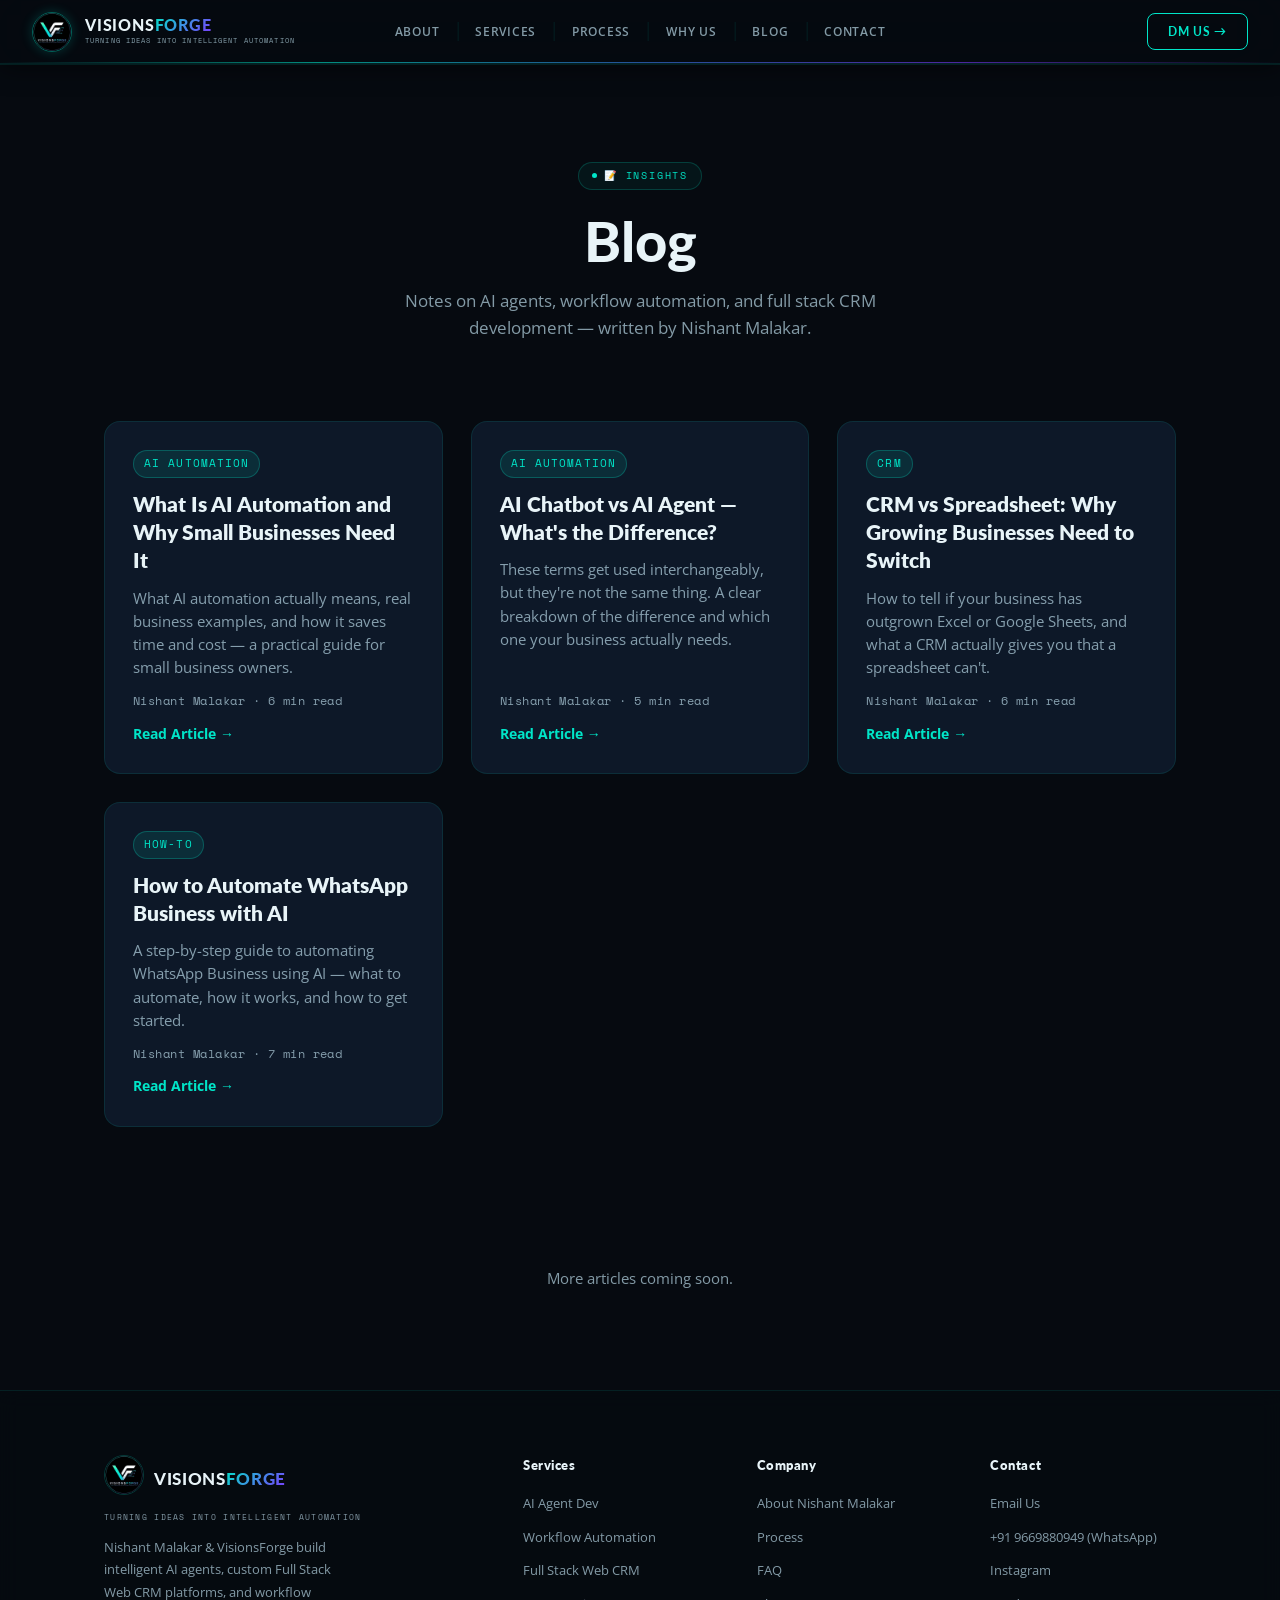
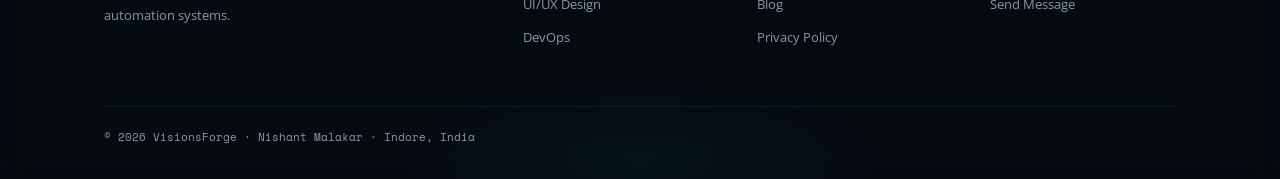
==== commit 10f3256f: "Add files via upload" ====
--- a/blog/index.html
+++ b/blog/index.html
@@ -58,14 +58,15 @@
     <nav id="nav">
       <a href="../index.html" class="nav-left"
         ><div class="nav-logo-img">
-          <img
-            src="../logo-icon.png"
+          <picture>
+            <source srcset="../logo-icon.webp" type="image/webp" />
+            <img src="../logo-icon.png"
             alt="Nishant Malakar - VisionsForge AI Automation & Full Stack Web CRM"
             width="40"
             height="40"
             loading="eager"
-            decoding="async"
-          />
+            decoding="async"/>
+          </picture>
         </div>
         <div>
           <div class="nav-bn">
@@ -171,14 +172,15 @@
         <div class="fig">
           <div>
             <div class="fbr">
-              <img
-                src="../logo-icon.png"
+              <picture>
+                <source srcset="../logo-icon.webp" type="image/webp" />
+                <img src="../logo-icon.png"
                 alt="Nishant Malakar - VisionsForge"
                 width="40"
                 height="40"
                 loading="lazy"
-                decoding="async"
-              />
+                decoding="async"/>
+              </picture>
               <div>
                 <div class="fbn">
                   <span class="nv">VISIONS</span><span class="nf">FORGE</span>
